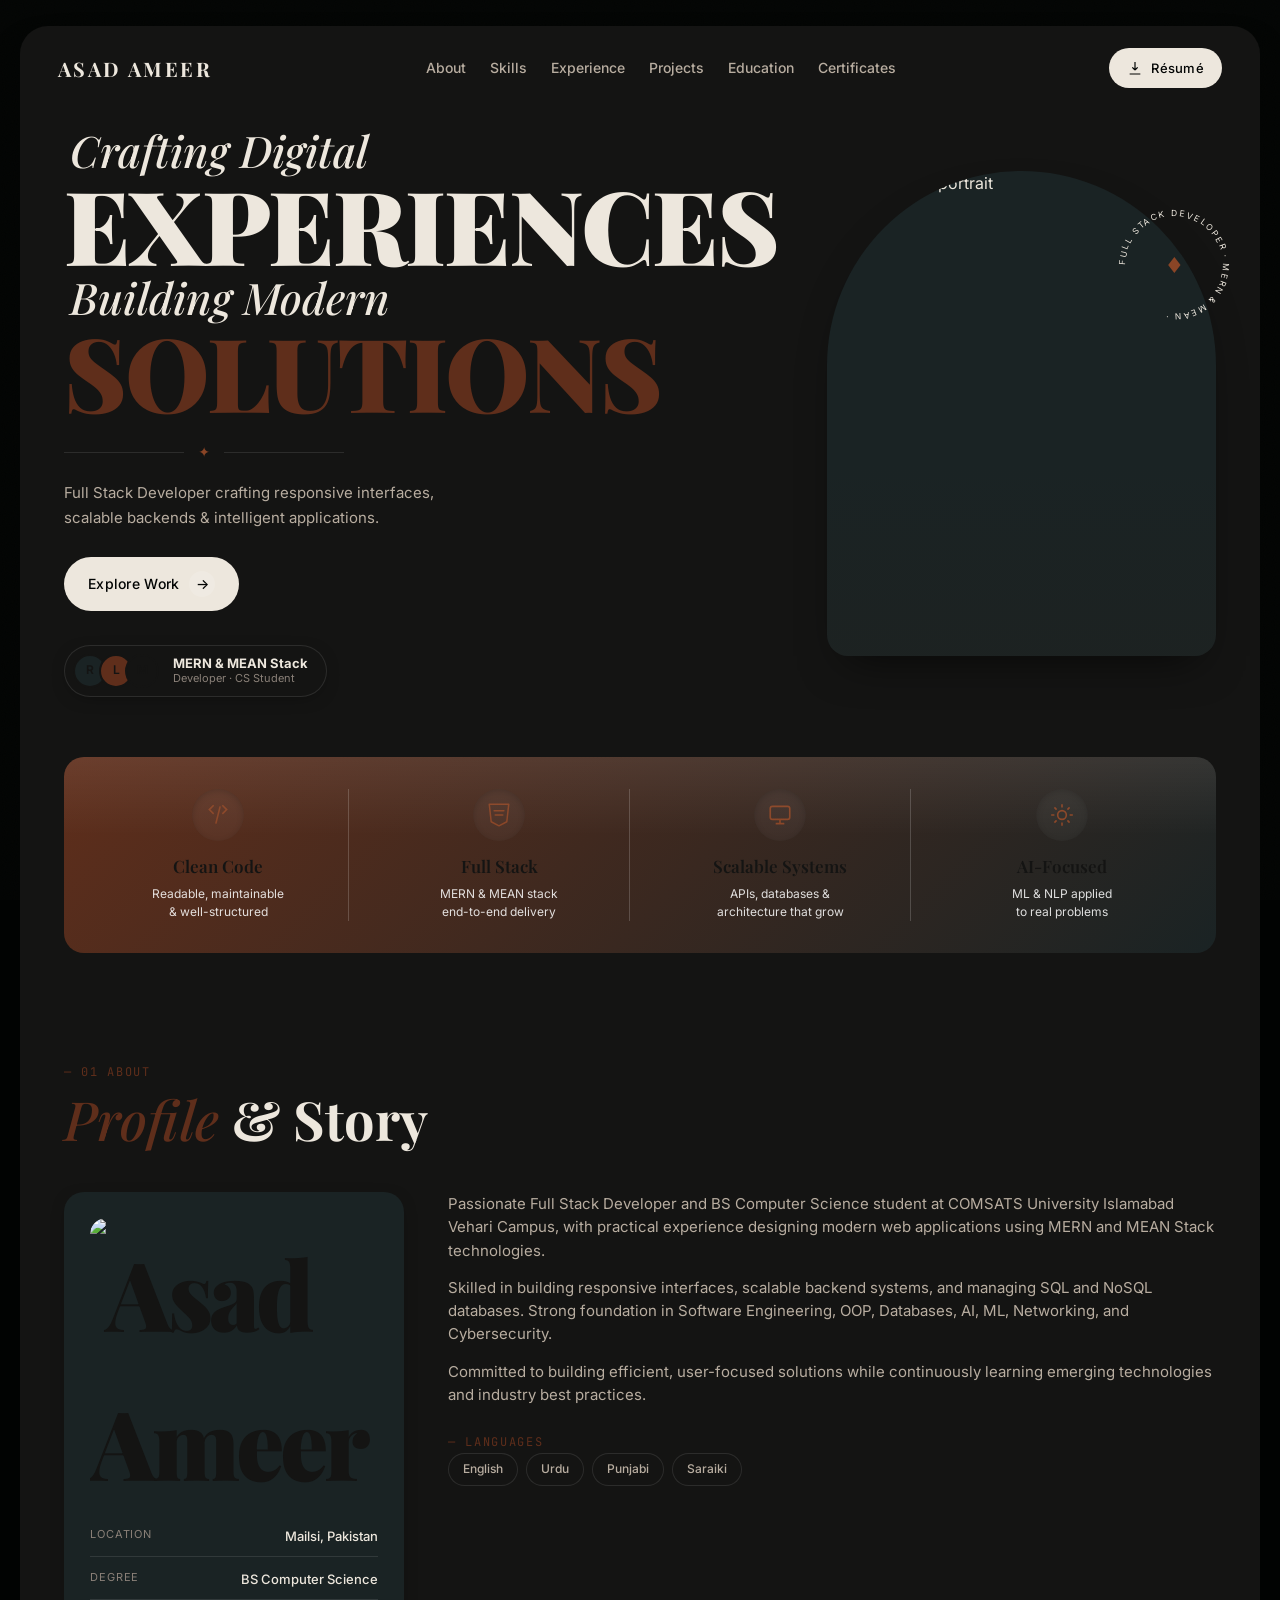
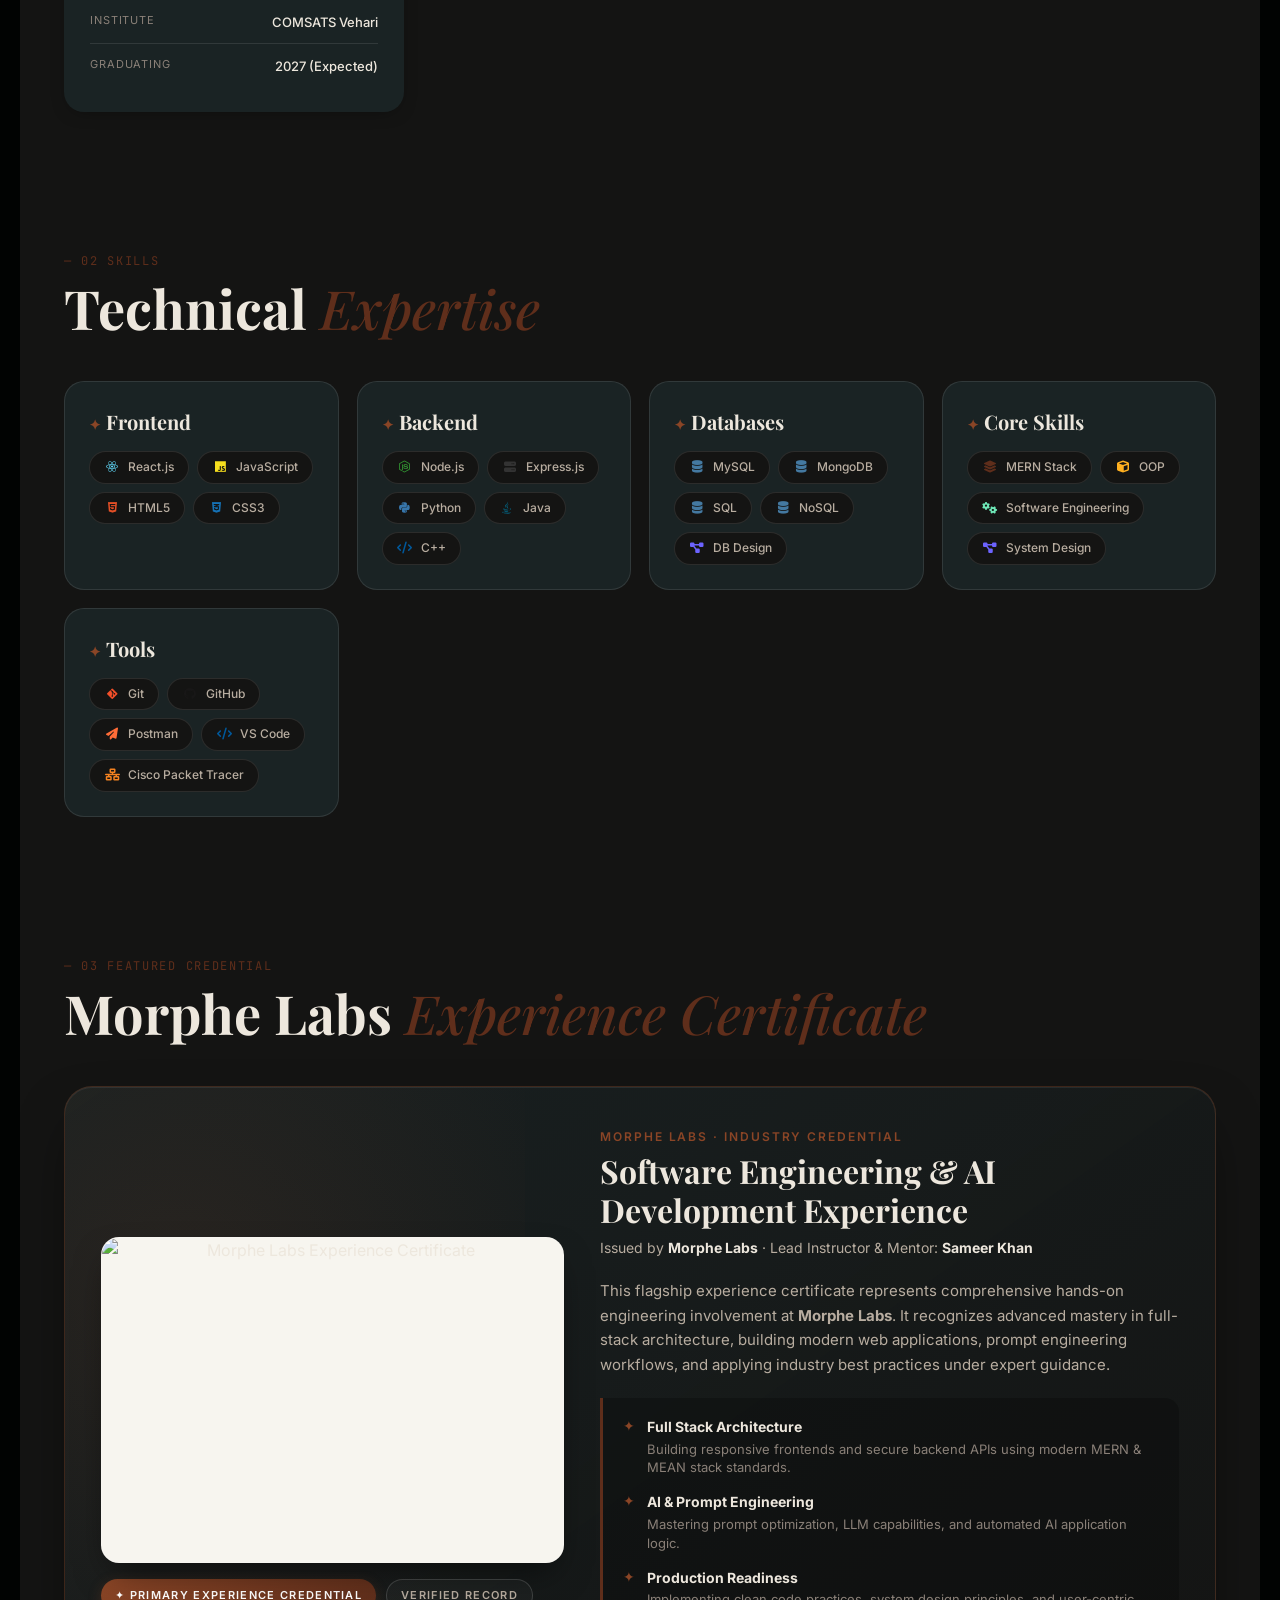
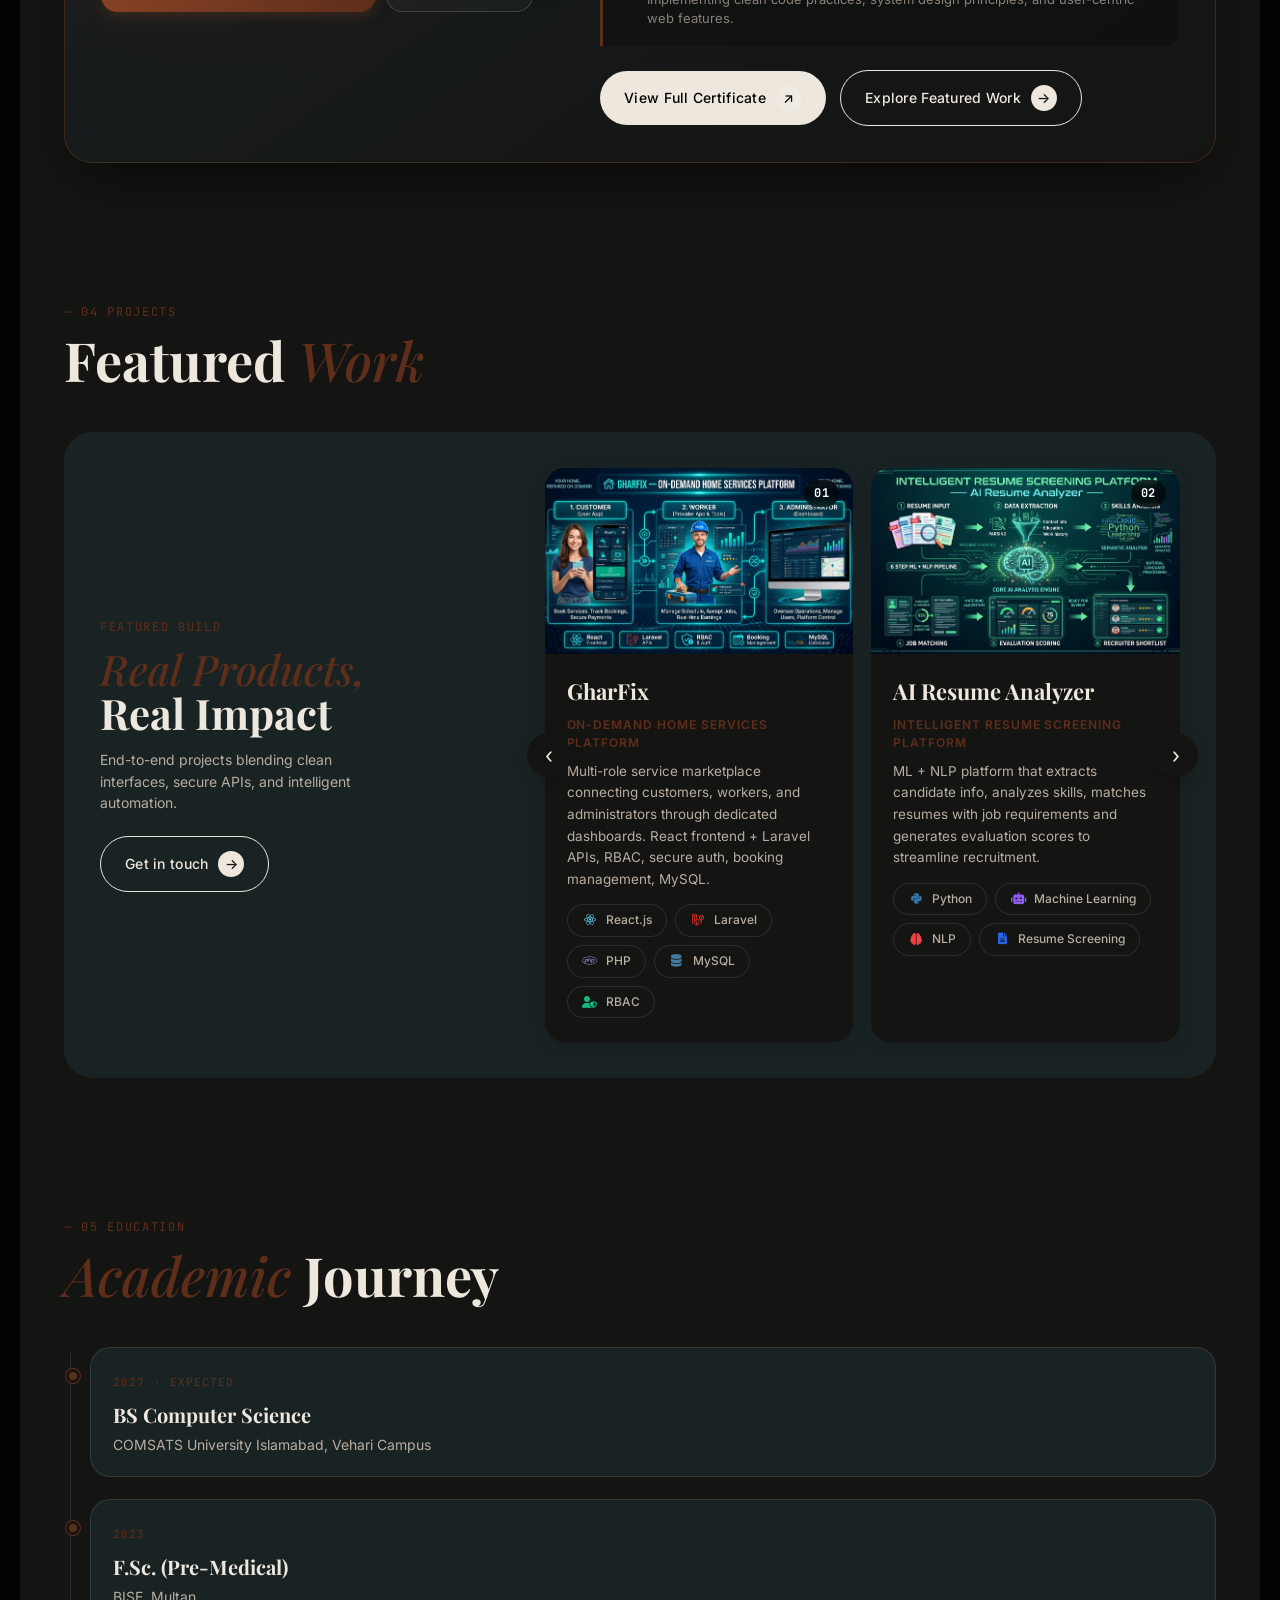
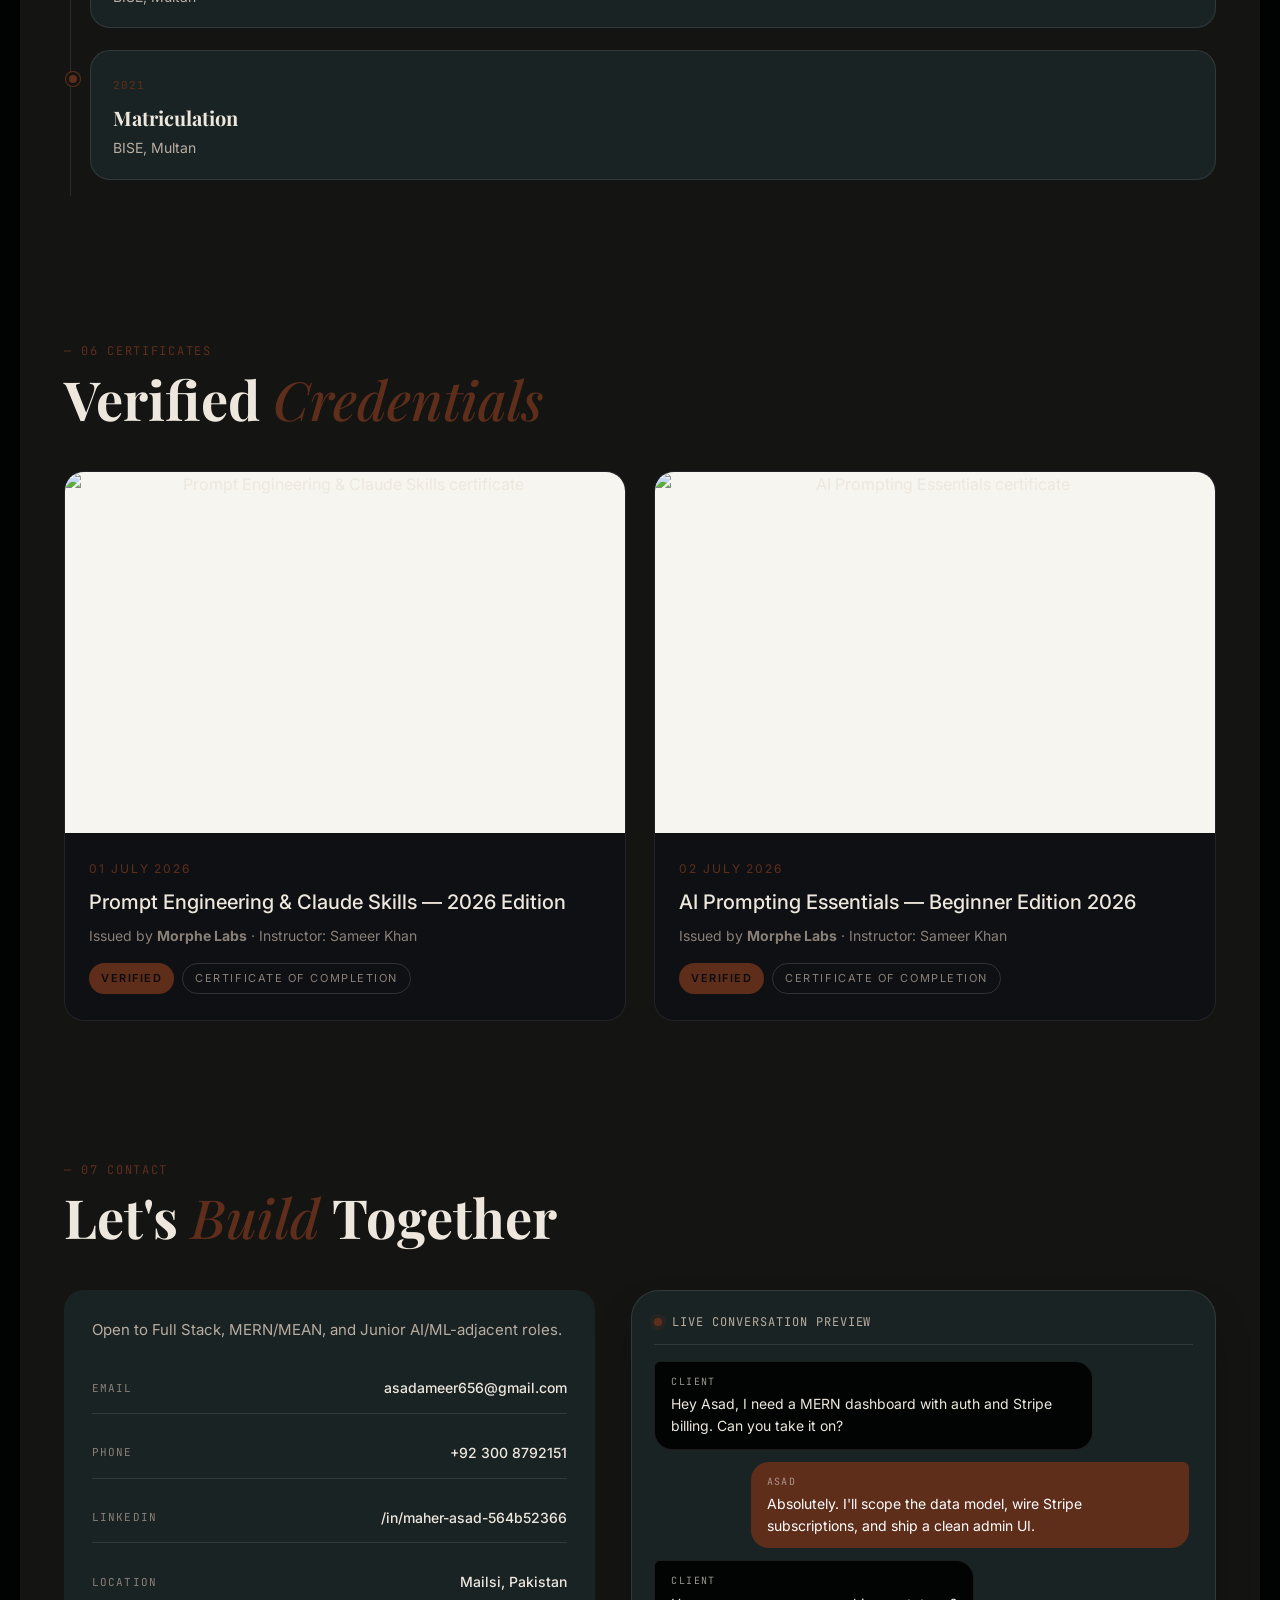
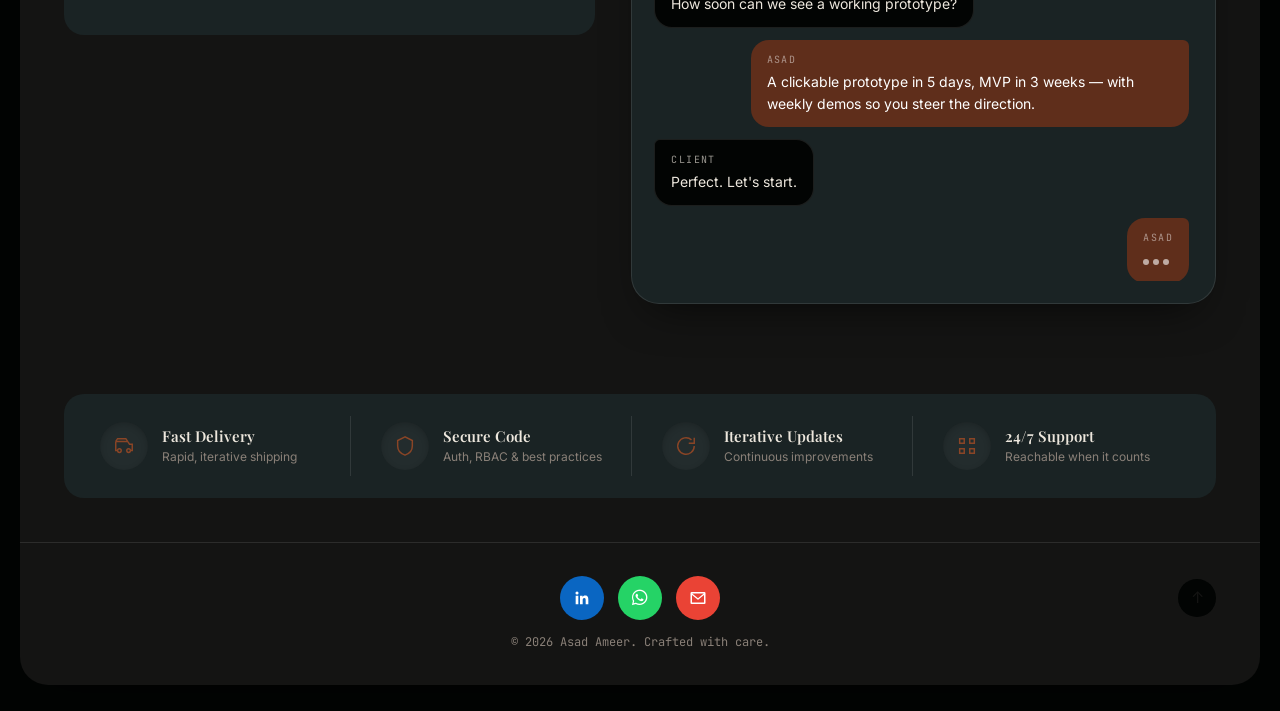
==== Portfolio/index.html @ 89e71bf2 "Updatedd" ====
<!DOCTYPE html>
<html lang="en">

<head>
  <meta charset="UTF-8">
  <meta name="viewport" content="width=device-width, initial-scale=1.0">
  <title>Asad Ameer — Full Stack Developer</title>
  <meta name="description"
    content="Asad Ameer — Full Stack Developer specializing in MERN & MEAN Stack development. BS Computer Science student at COMSATS University Islamabad, Vehari Campus.">
  <link rel="preconnect" href="https://fonts.googleapis.com">
  <link rel="preconnect" href="https://fonts.gstatic.com" crossorigin>
  <link
    href="https://fonts.googleapis.com/css2?family=Playfair+Display:ital,wght@0,500;0,700;0,900;1,400;1,500&family=Inter:wght@400;500;600&family=JetBrains+Mono:wght@400;500&display=swap"
    rel="stylesheet">
  <link rel="icon" href="assets/logo.png" type="image/png">
  <link rel="stylesheet" href="https://cdnjs.cloudflare.com/ajax/libs/font-awesome/6.4.0/css/all.min.css">
  <link rel="stylesheet" href="style.css">
</head>

<body>

  <div class="grain"></div>
  <div class="scroll-progress" id="scrollProgress"></div>

  <!-- OUTER FRAME (like reference) -->
  <div class="frame">

    <!-- NAV -->
    <nav class="nav" id="nav">
      <a href="#hero" class="nav__logo">ASAD AMEER</a>

      <ul class="nav__links" id="navLinks">
        <li><a href="#about" data-nav>About</a></li>
        <li><a href="#skills" data-nav>Skills</a></li>
        <li><a href="#experience" data-nav>Experience</a></li>
        <li><a href="#projects" data-nav>Projects</a></li>
        <li><a href="#education" data-nav>Education</a></li>
        <li><a href="#certificates" data-nav>Certificates</a></li>
      </ul>

      <div class="nav__right">
        <a href="resume/Asad_Ameer_Resume.pdf" download class="nav__cta">
          <svg viewBox="0 0 24 24" width="16" height="16" fill="none" stroke="currentColor" stroke-width="1.8">
            <path d="M12 3v12m0 0 4-4m-4 4-4-4M4 21h16" />
          </svg>
          <span>Résumé</span>
        </a>
      </div>

      <button class="nav__toggle" id="navToggle" aria-label="Toggle menu">
        <span></span><span></span><span></span>
      </button>
    </nav>

    <!-- HERO -->
    <header class="hero" id="hero">
      <div class="hero__copy">
        <h1 class="hero__title" data-reveal>
          <span class="line line--italic">Crafting Digital</span>
          <span class="line line--display">EXPERIENCES</span>
          <span class="line line--italic">Building Modern</span>
          <span class="line line--display line--accent">SOLUTIONS<span class="dot"></span></span>
        </h1>
        <div class="hero__divider">
          <span class="hero__divider-line"></span>
          <span class="hero__star">✦</span>
          <span class="hero__divider-line"></span>
        </div>
        <p class="hero__intro" data-reveal>
          Full Stack Developer crafting responsive interfaces,
          scalable backends &amp; intelligent applications.
        </p>

        <div class="hero__actions" data-reveal>
          <a href="#projects" class="btn btn--primary magnetic">
            <span>Explore Work</span>
            <span class="btn__arrow">→</span>
          </a>
        </div>

        <div class="hero__trust" data-reveal>
          <div class="hero__trust-avatars">
            <span class="avatar avatar--1">R</span>
            <span class="avatar avatar--2">L</span>
            <span class="avatar avatar--3">M</span>
          </div>
          <div class="hero__trust-text">
            <strong>MERN &amp; MEAN Stack</strong>
            <span>Developer · CS Student</span>
          </div>
        </div>
      </div>

      <div class="hero__visual" data-reveal>
        <div class="hero__arch">
          <img src="assets/hero.jpg" alt="Asad Ameer portrait">
        </div>
        <div class="hero__badge">
          <svg viewBox="0 0 200 200" width="130" height="130">
            <defs>
              <path id="circlePath" d="M100,100 m-75,0 a75,75 0 1,1 150,0 a75,75 0 1,1 -150,0" />
            </defs>
            <text font-family="Inter, sans-serif" font-size="13" letter-spacing="3" fill="currentColor">
              <textPath href="#circlePath">FULL STACK DEVELOPER · MERN &amp; MEAN · </textPath>
            </text>
          </svg>
          <span class="hero__badge-star">♦</span>
        </div>
      </div>
    </header>

    <!-- FEATURE STRIP -->
    <section class="features">
      <div class="feature">
        <div class="feature__icon">
          <svg viewBox="0 0 24 24" width="26" height="26" fill="none" stroke="currentColor" stroke-width="1.5">
            <path d="M8 3 4 7l4 4M16 3l4 4-4 4M14 4l-4 16" />
          </svg>
        </div>
        <h4>Clean Code</h4>
        <p>Readable, maintainable<br>&amp; well-structured</p>
      </div>
      <div class="feature">
        <div class="feature__icon">
          <svg viewBox="0 0 24 24" width="26" height="26" fill="none" stroke="currentColor" stroke-width="1.4"
            stroke-linejoin="round" aria-hidden="true">
            <path d="M3 2l1.8 16.2L12 22l7.2-3.8L21 2H3z" />
            <path d="M7.5 8h9" stroke-linecap="round" />
            <path d="M8.5 12h7" stroke-linecap="round" />
          </svg>
        </div>
        <h4>Full Stack</h4>
        <p>MERN &amp; MEAN stack<br>end-to-end delivery</p>
      </div>
      <div class="feature">
        <div class="feature__icon">
          <svg viewBox="0 0 24 24" width="26" height="26" fill="none" stroke="currentColor" stroke-width="1.5">
            <rect x="3" y="4" width="18" height="12" rx="2" />
            <path d="M8 20h8M12 16v4" />
          </svg>
        </div>
        <h4>Scalable Systems</h4>
        <p>APIs, databases &amp;<br>architecture that grow</p>
      </div>
      <div class="feature">
        <div class="feature__icon">
          <svg viewBox="0 0 24 24" width="26" height="26" fill="none" stroke="currentColor" stroke-width="1.5">
            <circle cx="12" cy="12" r="4" />
            <path d="M12 2v3M12 19v3M2 12h3M19 12h3M5 5l2 2M17 17l2 2M5 19l2-2M17 7l2-2" />
          </svg>
        </div>
        <h4>AI-Focused</h4>
        <p>ML &amp; NLP applied<br>to real problems</p>
      </div>
    </section>

    <main>

      <!-- ABOUT -->
      <section class="section" id="about">
        <div class="section__head" data-reveal>
          <p class="eyebrow">— 01 About</p>
          <h2 class="section__title"><em>Profile</em> &amp; Story</h2>
        </div>

        <div class="about__grid">
          <div class="about__mark" data-reveal>
            <div class="mark mark--photo">
              <img src="assets/hero.jpg" alt="Asad Ameer portrait">
            </div>
            <ul class="about__facts">
              <li><span>Location</span><strong>Mailsi, Pakistan</strong></li>
              <li><span>Degree</span><strong>BS Computer Science</strong></li>
              <li><span>Institute</span><strong>COMSATS Vehari</strong></li>
              <li><span>Graduating</span><strong>2027 (Expected)</strong></li>
            </ul>
          </div>

          <div class="about__copy" data-reveal>
            <p>
              Passionate Full Stack Developer and BS Computer Science student at
              COMSATS University Islamabad Vehari Campus, with practical experience
              designing modern web applications using MERN and MEAN Stack technologies.
            </p>
            <p>
              Skilled in building responsive interfaces, scalable backend systems,
              and managing SQL and NoSQL databases. Strong foundation in Software
              Engineering, OOP, Databases, AI, ML, Networking, and Cybersecurity.
            </p>
            <p>
              Committed to building efficient, user-focused solutions while
              continuously learning emerging technologies and industry best practices.
            </p>
            <div class="about__langs">
              <span class="eyebrow">— Languages</span>
              <div class="chips">
                <span class="chip">English</span>
                <span class="chip">Urdu</span>
                <span class="chip">Punjabi</span>
                <span class="chip">Saraiki</span>
              </div>
            </div>
          </div>
        </div>
      </section>

      <!-- SKILLS -->
      <section class="section" id="skills">
        <div class="section__head" data-reveal>
          <p class="eyebrow">— 02 Skills</p>
          <h2 class="section__title">Technical <em>Expertise</em></h2>
        </div>

        <div class="skills__grid">
          <div class="skill-card" data-reveal>
            <h3>Frontend</h3>
            <div class="chips">
              <span class="chip"><i class="fab fa-react"></i>React.js</span>
              <span class="chip"><i class="fab fa-js"></i>JavaScript</span>
              <span class="chip"><i class="fab fa-html5"></i>HTML5</span>
              <span class="chip"><i class="fab fa-css3-alt"></i>CSS3</span>
            </div>
          </div>
          <div class="skill-card" data-reveal>
            <h3>Backend</h3>
            <div class="chips">
              <span class="chip"><i class="fab fa-node-js"></i>Node.js</span>
              <span class="chip"><i class="fas fa-server"></i>Express.js</span>
              <span class="chip"><i class="fab fa-python"></i>Python</span>
              <span class="chip"><i class="fab fa-java"></i>Java</span>
              <span class="chip"><i class="fas fa-code"> </i>C++</span>
            </div>
          </div>
          <div class="skill-card" data-reveal>
            <h3>Databases</h3>
            <div class="chips">
              <span class="chip"><i class="fas fa-database"></i>MySQL</span>
              <span class="chip"><i class="fas fa-database"></i>MongoDB</span>
              <span class="chip"><i class="fas fa-database"></i>SQL</span>
              <span class="chip"><i class="fas fa-database"></i>NoSQL</span>
              <span class="chip"><i class="fas fa-project-diagram"></i>DB Design</span>
            </div>
          </div>
          <div class="skill-card" data-reveal>
            <h3>Core Skills</h3>
            <div class="chips">
              <span class="chip"><i class="fas fa-layer-group"></i>MERN Stack</span>
              <span class="chip"><i class="fas fa-cube"></i>OOP</span>
              <span class="chip"><i class="fas fa-cogs"></i>Software Engineering</span>
              <span class="chip"><i class="fas fa-project-diagram"></i>System Design</span>
            </div>
          </div>
          <div class="skill-card" data-reveal>
            <h3>Tools</h3>
            <div class="chips">
              <span class="chip"><i class="fab fa-git-alt"></i>Git</span>
              <span class="chip"><i class="fab fa-github"></i>GitHub</span>
              <span class="chip"><i class="fas fa-paper-plane"></i>Postman</span>
              <span class="chip"><i class="fas fa-code"></i>VS Code</span>
              <span class="chip"><i class="fas fa-network-wired"></i>Cisco Packet Tracer</span>
            </div>
          </div>
        </div>
      </section>

      <!-- MORPHE LABS EXPERIENCE CERTIFICATE (FEATURED MAIN SECTION) -->
      <section class="section section--exp-cert" id="experience">
        <div class="section__head" data-reveal>
          <p class="eyebrow">— 03 Featured Credential</p>
          <h2 class="section__title">Morphe Labs <em>Experience Certificate</em></h2>
        </div>

        <div class="exp-cert-card" data-reveal>
          <div class="exp-cert-card__glow"></div>
          <div class="exp-cert-card__grid">
            <div class="exp-cert-card__media-wrap">
              <button class="exp-cert-card__media" type="button" data-cert-src="assets/morphe-experience-cert.png"
                data-cert-title="Morphe Labs — Experience Certificate of Completion"
                aria-label="View Morphe Labs Experience Certificate">
                <img src="assets/morphe-experience-cert.png" alt="Morphe Labs Experience Certificate" loading="lazy" />
                <div class="exp-cert-card__overlay">
                  <span class="exp-cert-card__zoom-btn">
                    <svg viewBox="0 0 24 24" width="20" height="20" fill="none" stroke="currentColor" stroke-width="2">
                      <circle cx="11" cy="11" r="8" />
                      <path d="m21 21-4.35-4.35" />
                      <path d="M11 8v6M8 11h6" />
                    </svg>
                    Inspect Certificate
                  </span>
                </div>
              </button>
              <div class="exp-cert-card__badge-bar">
                <span class="exp-badge exp-badge--gold">✦ Primary Experience Credential</span>
                <span class="exp-badge exp-badge--outline">Verified Record</span>
              </div>
            </div>

            <div class="exp-cert-card__content">
              <div class="exp-cert-card__header">
                <span class="exp-cert-card__org">Morphe Labs · Industry Credential</span>
                <h3 class="exp-cert-card__title">Software Engineering &amp; AI Development Experience</h3>
                <p class="exp-cert-card__meta">Issued by <strong>Morphe Labs</strong> · Lead Instructor &amp; Mentor:
                  <strong>Sameer Khan</strong>
                </p>
              </div>

              <p class="exp-cert-card__desc">
                This flagship experience certificate represents comprehensive hands-on engineering involvement at
                <strong>Morphe Labs</strong>. It recognizes advanced mastery in full-stack architecture, building modern
                web applications, prompt engineering workflows, and applying industry best practices under expert
                guidance.
              </p>

              <div class="exp-cert-card__highlights">
                <div class="exp-highlight">
                  <div class="exp-highlight__icon">✦</div>
                  <div>
                    <strong>Full Stack Architecture</strong>
                    <p>Building responsive frontends and secure backend APIs using modern MERN &amp; MEAN stack
                      standards.</p>
                  </div>
                </div>
                <div class="exp-highlight">
                  <div class="exp-highlight__icon">✦</div>
                  <div>
                    <strong>AI &amp; Prompt Engineering</strong>
                    <p>Mastering prompt optimization, LLM capabilities, and automated AI application logic.</p>
                  </div>
                </div>
                <div class="exp-highlight">
                  <div class="exp-highlight__icon">✦</div>
                  <div>
                    <strong>Production Readiness</strong>
                    <p>Implementing clean code practices, system design principles, and user-centric web features.</p>
                  </div>
                </div>
              </div>

              <div class="exp-cert-card__actions">
                <button class="btn btn--primary magnetic" type="button"
                  data-cert-src="assets/morphe-experience-cert.png"
                  data-cert-title="Morphe Labs — Experience Certificate">
                  <span>View Full Certificate</span>
                  <span class="btn__arrow">↗</span>
                </button>
                <a href="#projects" class="btn btn--ghost magnetic">
                  <span>Explore Featured Work</span>
                  <span class="btn__arrow">→</span>
                </a>
              </div>
            </div>
          </div>
        </div>
      </section>

      <!-- FEATURED PROJECTS (card layout like reference) -->
      <section class="section" id="projects">
        <div class="section__head" data-reveal>
          <p class="eyebrow">— 04 Projects</p>
          <h2 class="section__title">Featured <em>Work</em></h2>
        </div>

        <div class="featured">
          <div class="featured__copy" data-reveal>
            <p class="eyebrow">Featured Build</p>
            <h3 class="featured__title"><em>Real Products,</em><br>Real Impact</h3>
            <p class="featured__desc">
              End-to-end projects blending clean interfaces, secure APIs,
              and intelligent automation.
            </p>
            <a href="#contact" class="btn btn--ghost magnetic">
              <span>Get in touch</span>
              <span class="btn__arrow">→</span>
            </a>
          </div>

          <div class="featured__carousel">
            <button class="featured__nav featured__nav--prev" aria-label="Previous">‹</button>
            <button class="featured__nav featured__nav--next" aria-label="Next">›</button>

            <div class="featured__slides">
              <article class="project-card" data-reveal>
                <div class="project-card__thumb">
                  <img src="assets/gharfix-thumb.jpg" alt="GharFix — On-Demand Home Services Platform" loading="lazy" />
                  <span class="project-card__index">01</span>
                </div>
                <div class="project-card__body">
                  <h4>GharFix</h4>
                  <p class="project-card__tag">On-Demand Home Services Platform</p>
                  <p class="project-card__desc">
                    Multi-role service marketplace connecting customers, workers, and
                    administrators through dedicated dashboards. React frontend + Laravel
                    APIs, RBAC, secure auth, booking management, MySQL.
                  </p>
                  <div class="chips">
                    <span class="chip"><i class="fab fa-react"></i>React.js</span>
                    <span class="chip"><i class="fab fa-laravel"></i>Laravel</span>
                    <span class="chip"><i class="fab fa-php"></i>PHP</span>
                    <span class="chip"><i class="fas fa-database"></i>MySQL</span>
                    <span class="chip"><i class="fas fa-user-shield"></i>RBAC</span>
                  </div>
                </div>
              </article>

              <article class="project-card" data-reveal>
                <div class="project-card__thumb">
                  <img src="assets/resume-analyzer-thumb.jpg" alt="AI Resume Analyzer — Intelligent Resume Screening Platform" loading="lazy" />
                  <span class="project-card__index">02</span>
                </div>
                <div class="project-card__body">
                  <h4>AI Resume Analyzer</h4>
                  <p class="project-card__tag">Intelligent Resume Screening Platform</p>
                  <p class="project-card__desc">
                    ML + NLP platform that extracts candidate info, analyzes skills,
                    matches resumes with job requirements and generates evaluation
                    scores to streamline recruitment.
                  </p>
                  <div class="chips">
                    <span class="chip"><i class="fab fa-python"></i>Python</span>
                    <span class="chip"><i class="fas fa-robot"></i>Machine Learning</span>
                    <span class="chip"><i class="fas fa-brain"></i>NLP</span>
                    <span class="chip"><i class="fas fa-file-alt"></i>Resume Screening</span>
                  </div>
                </div>
              </article>
            </div>
          </div>
        </div>
      </section>

      <!-- EDUCATION -->
      <section class="section" id="education">
        <div class="section__head" data-reveal>
          <p class="eyebrow">— 05 Education</p>
          <h2 class="section__title"><em>Academic</em> Journey</h2>
        </div>

        <div class="timeline">
          <div class="timeline__item" data-reveal>
            <div class="timeline__dot"></div>
            <div class="timeline__card">
              <span class="timeline__year">2027 · Expected</span>
              <h3>BS Computer Science</h3>
              <p>COMSATS University Islamabad, Vehari Campus</p>
            </div>
          </div>
          <div class="timeline__item" data-reveal>
            <div class="timeline__dot"></div>
            <div class="timeline__card">
              <span class="timeline__year">2023</span>
              <h3>F.Sc. (Pre-Medical)</h3>
              <p>BISE, Multan</p>
            </div>
          </div>
          <div class="timeline__item" data-reveal>
            <div class="timeline__dot"></div>
            <div class="timeline__card">
              <span class="timeline__year">2021</span>
              <h3>Matriculation</h3>
              <p>BISE, Multan</p>
            </div>
          </div>
        </div>
      </section>

      <!-- CERTIFICATES -->
      <section class="section" id="certificates">
        <div class="section__head" data-reveal>
          <p class="eyebrow">— 06 Certificates</p>
          <h2 class="section__title">Verified <em>Credentials</em></h2>
        </div>

        <div class="certs">
          <article class="cert-card" data-reveal>
            <button class="cert-card__media" type="button" data-cert-src="assets/cert-prompt-engineering.png"
              data-cert-title="Prompt Engineering &amp; Claude Skills — 2026 Edition"
              aria-label="View certificate: Prompt Engineering & Claude Skills">
              <img src="assets/cert-prompt-engineering.png" alt="Prompt Engineering & Claude Skills certificate"
                loading="lazy" />
              <span class="cert-card__zoom" aria-hidden="true">View</span>
            </button>
            <div class="cert-card__body">
              <span class="cert-card__year">01 July 2026</span>
              <h3>Prompt Engineering &amp; Claude Skills — 2026 Edition</h3>
              <p>Issued by <strong>Morphe Labs</strong> · Instructor: Sameer Khan</p>
              <div class="cert-card__meta">
                <span class="cert-badge">Verified</span>
                <span class="cert-badge cert-badge--ghost">Certificate of Completion</span>
              </div>
            </div>
          </article>

          <article class="cert-card" data-reveal>
            <button class="cert-card__media" type="button" data-cert-src="assets/cert-ai-prompting.png"
              data-cert-title="AI Prompting Essentials — Beginner Edition 2026"
              aria-label="View certificate: AI Prompting Essentials">
              <img src="assets/cert-ai-prompting.png" alt="AI Prompting Essentials certificate" loading="lazy" />
              <span class="cert-card__zoom" aria-hidden="true">View</span>
            </button>
            <div class="cert-card__body">
              <span class="cert-card__year">02 July 2026</span>
              <h3>AI Prompting Essentials — Beginner Edition 2026</h3>
              <p>Issued by <strong>Morphe Labs</strong> · Instructor: Sameer Khan</p>
              <div class="cert-card__meta">
                <span class="cert-badge">Verified</span>
                <span class="cert-badge cert-badge--ghost">Certificate of Completion</span>
              </div>
            </div>
          </article>
        </div>
      </section>

      <!-- CERTIFICATE LIGHTBOX -->
      <div class="cert-lightbox" id="certLightbox" role="dialog" aria-modal="true" aria-hidden="true"
        aria-labelledby="certLightboxTitle">
        <button class="cert-lightbox__close" type="button" aria-label="Close">&times;</button>
        <figure class="cert-lightbox__inner">
          <img id="certLightboxImg" src="" alt="" />
          <figcaption id="certLightboxTitle"></figcaption>
        </figure>
      </div>

      <!-- CONTACT -->
      <section class="section" id="contact">

        <div class="section__head" data-reveal>
          <p class="eyebrow">— 07 Contact</p>
          <h2 class="section__title">Let's <em>Build</em> Together</h2>
        </div>

        <div class="contact__grid">
          <div class="contact__info" data-reveal>
            <p class="contact__lead">
              Open to Full Stack, MERN/MEAN, and Junior AI/ML-adjacent roles.
            </p>
            <a class="contact__row" href="mailto:asadameer656@gmail.com">
              <span class="contact__label">Email</span>
              <span class="contact__value">asadameer656@gmail.com</span>
            </a>
            <a class="contact__row" href="tel:+923008792151">
              <span class="contact__label">Phone</span>
              <span class="contact__value">+92 300 8792151</span>
            </a>
            <a class="contact__row" href="https://linkedin.com/in/maher-asad-564b52366" target="_blank" rel="noopener">
              <span class="contact__label">LinkedIn</span>
              <span class="contact__value">/in/maher-asad-564b52366</span>
            </a>
            <div class="contact__row contact__row--static">
              <span class="contact__label">Location</span>
              <span class="contact__value">Mailsi, Pakistan</span>
            </div>
          </div>

          <div class="chat-sim" data-reveal aria-label="Sample client conversation">
            <div class="chat-sim__header">
              <span class="chat-sim__dot"></span>
              <span class="chat-sim__title">Live conversation preview</span>
            </div>
            <div class="chat-sim__thread">
              <div class="chat-msg chat-msg--client">
                <span class="chat-msg__who">Client</span>
                <p>Hey Asad, I need a MERN dashboard with auth and Stripe billing. Can you take it on?</p>
              </div>
              <div class="chat-msg chat-msg--asad">
                <span class="chat-msg__who">Asad</span>
                <p>Absolutely. I'll scope the data model, wire Stripe subscriptions, and ship a clean admin UI.</p>
              </div>
              <div class="chat-msg chat-msg--client">
                <span class="chat-msg__who">Client</span>
                <p>How soon can we see a working prototype?</p>
              </div>
              <div class="chat-msg chat-msg--asad">
                <span class="chat-msg__who">Asad</span>
                <p>A clickable prototype in 5 days, MVP in 3 weeks — with weekly demos so you steer the direction.</p>
              </div>
              <div class="chat-msg chat-msg--client">
                <span class="chat-msg__who">Client</span>
                <p>Perfect. Let's start.</p>
              </div>
              <div class="chat-msg chat-msg--asad chat-msg--typing">
                <span class="chat-msg__who">Asad</span>
                <p><span class="dot"></span><span class="dot"></span><span class="dot"></span></p>
              </div>
            </div>
          </div>
        </div>
      </section>

    </main>

    <!-- BOTTOM SERVICES STRIP (mirrors reference) -->
    <section class="services">
      <div class="service">
        <div class="service__icon">
          <svg viewBox="0 0 24 24" width="22" height="22" fill="none" stroke="currentColor" stroke-width="1.6">
            <path d="M3 7h13l2 3h3v7h-2M3 7v10h2M3 7l2-3h9l2 3" />
            <circle cx="7" cy="17" r="2" />
            <circle cx="17" cy="17" r="2" />
          </svg>
        </div>
        <div>
          <strong>Fast Delivery</strong>
          <span>Rapid, iterative shipping</span>
        </div>
      </div>
      <div class="service">
        <div class="service__icon">
          <svg viewBox="0 0 24 24" width="22" height="22" fill="none" stroke="currentColor" stroke-width="1.6">
            <path d="M12 2 4 6v6c0 5 3.5 8.5 8 10 4.5-1.5 8-5 8-10V6l-8-4z" />
          </svg>
        </div>
        <div>
          <strong>Secure Code</strong>
          <span>Auth, RBAC &amp; best practices</span>
        </div>
      </div>
      <div class="service">
        <div class="service__icon">
          <svg viewBox="0 0 24 24" width="22" height="22" fill="none" stroke="currentColor" stroke-width="1.6">
            <path d="M21 12a9 9 0 1 1-3-6.7M21 3v6h-6" />
          </svg>
        </div>
        <div>
          <strong>Iterative Updates</strong>
          <span>Continuous improvements</span>
        </div>
      </div>
      <div class="service">
        <div class="service__icon">
          <svg viewBox="0 0 24 24" width="22" height="22" fill="none" stroke="currentColor" stroke-width="1.6">
            <path d="M4 4h5v5H4zM15 4h5v5h-5zM4 15h5v5H4zM15 15h5v5h-5z" />
          </svg>
        </div>
        <div>
          <strong>24/7 Support</strong>
          <span>Reachable when it counts</span>
        </div>
      </div>
    </section>

    <footer class="footer">
      <div class="footer__inner">
        <a href="#hero" class="nav__logo"><span> </span></a>
        <div class="footer__social">
          <a href="https://linkedin.com/in/maher-asad-564b52366" target="_blank" rel="noopener" aria-label="LinkedIn"
            class="social social--linkedin">
            <svg viewBox="0 0 24 24" width="18" height="18" fill="currentColor">
              <path
                d="M20.45 20.45h-3.55v-5.57c0-1.33-.02-3.03-1.85-3.03-1.86 0-2.15 1.45-2.15 2.94v5.66H9.35V9h3.41v1.56h.05c.48-.9 1.64-1.85 3.37-1.85 3.6 0 4.27 2.37 4.27 5.46v6.28zM5.34 7.43a2.06 2.06 0 1 1 0-4.12 2.06 2.06 0 0 1 0 4.12zM7.12 20.45H3.56V9h3.56v11.45z" />
            </svg>
          </a>
          <a href="https://wa.me/923008792151" target="_blank" rel="noopener" aria-label="WhatsApp"
            class="social social--whatsapp">
            <i class="fab fa-whatsapp" aria-hidden="true"></i>
          </a>
          <a href="mailto:asadameer656@gmail.com" aria-label="Email" class="social social--email">
            <svg viewBox="0 0 24 24" width="18" height="18" fill="currentColor">
              <path
                d="M2 5.5A1.5 1.5 0 0 1 3.5 4h17A1.5 1.5 0 0 1 22 5.5v13a1.5 1.5 0 0 1-1.5 1.5h-17A1.5 1.5 0 0 1 2 18.5v-13zm2.2.5 7.8 6.2L19.8 6H4.2zM20 8.1l-7.4 5.9a1 1 0 0 1-1.2 0L4 8.1V18h16V8.1z" />
            </svg>
          </a>
        </div>
        <button class="to-top" id="toTop" aria-label="Back to top">↑</button>
      </div>
      <p class="footer__copy">© <span id="year"></span> Asad Ameer. Crafted with care.</p>
    </footer>

  </div>

  <script src="Script.js"></script>
</body>

</html>
---- Portfolio/style.css ----
/* ===========================================================
   Asad Ameer — Portfolio (Nexora-inspired warm editorial)
   =========================================================== */

*,*::before,*::after{box-sizing:border-box;margin:0;padding:0}
html,body{overflow-x:hidden}
html{scroll-behavior:smooth;-webkit-text-size-adjust:100%}

:root{
  /* Palette (warm cream / beige / cocoa) */
  --page:#020403;         /* outer sandy tone */
  --frame:#141413;        /* inner cream card */
  --frame-2:#1A2324;      /* alt cream */
  --ink:#ede7dd;          /* deep cocoa text */
  --ink-soft:#b8ada0;
  --muted:#8a8078;
  --line:rgba(255,255,255,0.10);
  --band:#5F2E1B;         /* tan feature band */
  --band-2:#1A2324;
  --accent:#5F2E1B;       /* warm bronze */
  --accent-2:#8a4526;     /* copper highlight */
  --dark:#020403;         /* button/pill */
  --white:#ffffff;
  --shadow-sm:0 4px 18px -8px rgba(0,0,0,.55);
  --shadow-md:0 20px 45px -20px rgba(0,0,0,.7);
  --radius:20px;
  --radius-lg:28px;
  --f-display:'Playfair Display', serif;
  --f-body:'Inter', system-ui, sans-serif;
  --f-mono:'JetBrains Mono', monospace;
}

body{
  font-family:var(--f-body);
  color:var(--ink);
  background:var(--page);
  line-height:1.55;
  -webkit-font-smoothing:antialiased;
  overflow-x:hidden;
}

img{max-width:100%;display:block}
a{color:inherit;text-decoration:none}
button{font:inherit;cursor:pointer;border:0;background:none;color:inherit}

/* ---- global grain + scroll bar ---- */
.grain{
  position:fixed;inset:0;pointer-events:none;z-index:1;opacity:.12;mix-blend-mode:screen;
  background-image:url("data:image/svg+xml;utf8,<svg xmlns='http://www.w3.org/2000/svg' width='240' height='240'><filter id='n'><feTurbulence type='fractalNoise' baseFrequency='0.9' numOctaves='2' stitchTiles='stitch'/><feColorMatrix values='0 0 0 0 0.35 0 0 0 0 0.25 0 0 0 0 0.15 0 0 0 0.18 0'/></filter><rect width='100%25' height='100%25' filter='url(%23n)'/></svg>");
}
.scroll-progress{
  position:fixed;top:0;left:0;height:3px;width:0;
  background:linear-gradient(90deg,var(--accent),var(--accent-2));
  z-index:100;transition:width .1s linear;
}

/* ==================== FRAME ==================== */
.frame{
  position:relative;
  width:min(100%,1240px);
  max-width:1240px;
  margin:26px auto;
  background:var(--frame);
  border-radius:var(--radius-lg);
  box-shadow:var(--shadow-md);
  overflow:hidden;
  z-index:2;
}

/* ==================== NAV ==================== */
.nav{
  position:relative;
  display:flex;
  align-items:center;
  justify-content:space-between;
  padding:22px 38px;
  gap:24px;
}
.nav__logo{
  display:inline-flex;
  align-items:center;
  gap:10px;
  font-family:var(--f-display);
  font-weight:700;
  font-size:20px;
  letter-spacing:.12em;
  color:var(--ink);
  white-space:nowrap;
}
.nav__logo-mark{
  display:inline-grid;
  place-items:center;
  width:32px;
  height:32px;
  border-radius:8px;
  background:linear-gradient(135deg, var(--accent-2,#8a4526), var(--accent,#5F2E1B));
  color:#fff;
  font-family:var(--f-body);
  font-size:11px;
  font-weight:700;
  letter-spacing:0;
  box-shadow:0 4px 12px rgba(138,69,38,0.35);
  transition:transform .3s;
}
.nav__logo:hover .nav__logo-mark{ transform:scale(1.08) rotate(-4deg); }
.nav__logo-name span{color:var(--accent-2)}
.nav__links{
  list-style:none;display:flex;gap:24px;
  font-size:14px;font-weight:500;color:var(--ink-soft);
}
.nav__links a{position:relative;padding:6px 0;transition:color .25s}
.nav__links a:hover{color:var(--accent)}
.nav__links a::after{
  content:"";position:absolute;left:0;bottom:0;height:1px;width:0;background:var(--accent);
  transition:width .3s ease;
}
.nav__links a:hover::after{width:100%}

.nav__right{justify-self:end;display:flex;align-items:center;gap:14px}
.nav__icon{
  width:38px;height:38px;border-radius:50%;
  display:grid;place-items:center;
  background:var(--frame-2);color:var(--ink);
  transition:transform .25s, background .25s;
}
.nav__icon:hover{background:var(--dark);color:var(--frame);transform:scale(1.05)}
.nav__cta{
  display:inline-flex;align-items:center;gap:8px;
  padding:10px 18px;border-radius:999px;
  background:var(--ink);color:var(--dark);
  font-size:13px;font-weight:500;letter-spacing:.02em;
  transition:transform .25s, background .25s, color .25s;
}
.nav__cta:hover{background:var(--accent);color:var(--frame);transform:translateY(-2px)}

.nav__toggle{display:none;flex-direction:column;gap:4px;width:30px}
.nav__toggle span{height:2px;background:var(--ink);border-radius:2px;transition:.3s}

/* ==================== HERO ==================== */
.hero{
  position:relative;
  display:grid;
  grid-template-columns:1.05fr 1fr;
  gap:40px;
  padding:20px 44px 60px;
  align-items:center;
}
.hero__copy{padding-right:10px;position:relative;z-index:2}
.hero__title{
  font-family:var(--f-display);
  color:var(--ink);
  line-height:.95;
  display:flex;flex-direction:column;gap:4px;
}
.hero__title .line{display:block}
.hero__title .line--italic{
  font-style:italic;font-weight:500;font-size:clamp(28px,3.4vw,44px);
  color:var(--ink);
  padding-left:6px;
}
.hero__title .line--display{
  font-weight:900;font-size:clamp(56px,8vw,104px);
  letter-spacing:-.02em;
  color:var(--ink);
}
.hero__title .line--accent{color:var(--accent)}
.hero__title .dot{color:var(--accent-2)}

.hero__divider{display:flex;align-items:center;gap:14px;margin:22px 0 18px;max-width:280px}
.hero__divider-line{flex:1;height:1px;background:var(--line)}
.hero__star{color:var(--accent-2);font-size:14px}

.hero__intro{
  color:var(--ink-soft);font-size:15px;max-width:380px;line-height:1.65;
}
.hero__actions{margin-top:26px;display:flex;gap:12px;flex-wrap:wrap}

.hero__trust{
  margin-top:34px;display:inline-flex;align-items:center;gap:14px;
  background:var(--frame);border:1px solid var(--line);
  padding:8px 18px 8px 8px;border-radius:999px;box-shadow:var(--shadow-sm);
}
.hero__trust-avatars{display:flex}
.avatar{
  width:34px;height:34px;border-radius:50%;
  display:grid;place-items:center;
  font-size:12px;font-weight:600;color:var(--frame);
  border:2px solid var(--frame);margin-left:-8px;
}
.avatar:first-child{margin-left:0}
.avatar--1{background:#1A2324}
.avatar--2{background:#5F2E1B}
.avatar--3{background:#141413}
.hero__trust-text{display:flex;flex-direction:column;line-height:1.2}
.hero__trust-text strong{font-size:13px;color:var(--ink)}
.hero__trust-text span{font-size:11px;color:var(--muted)}

/* Hero visual — arch image */
.hero__visual{position:relative;display:flex;justify-content:center;align-items:center}
.hero__arch{
  width:100%;max-width:440px;aspect-ratio:4/5;
  border-radius:220px 220px 24px 24px;
  overflow:hidden;
  background:var(--frame-2);
  box-shadow:var(--shadow-md);
  position:relative;
}
.hero__arch::before{
  content:"";position:absolute;inset:0;
  background:linear-gradient(180deg,transparent 60%,rgba(43,29,19,.15));
  z-index:1;
}
.hero__arch img{width:100%;height:100%;object-fit:cover}

.hero__badge{
  position:absolute;top:6%;right:-6%;
  color:var(--ink);
  display:grid;place-items:center;
  animation:spin 22s linear infinite;
}
.hero__badge-star{
  position:absolute;font-size:22px;color:var(--accent-2);
  animation:spin 22s linear infinite reverse;
}
@keyframes spin{to{transform:rotate(360deg)}}

/* ==================== BUTTONS ==================== */
.btn{
  position:relative;display:inline-flex;align-items:center;gap:10px;
  padding:14px 24px;border-radius:999px;
  font-size:14px;font-weight:500;letter-spacing:.02em;
  transition:transform .3s ease, background .3s, color .3s;
}
.btn__arrow{
  display:inline-grid;place-items:center;
  width:26px;height:26px;border-radius:50%;
  background:rgba(255,255,255,.15);
  transition:transform .3s;
}
.btn:hover .btn__arrow{transform:translateX(4px)}
.btn--primary{background:var(--ink);color:var(--dark)}
.btn--primary:hover{background:var(--accent);color:var(--frame);transform:translateY(-2px)}
.btn--ghost{
  background:transparent;color:var(--ink);
  border:1px solid var(--ink);
}
.btn--ghost .btn__arrow{background:var(--ink);color:var(--frame)}
.btn--ghost:hover{background:var(--ink);color:var(--frame)}

/* ==================== FEATURES STRIP ==================== */
.features{
  margin:0 44px 40px;
  background:linear-gradient(135deg,var(--band),var(--band-2));
  color:var(--frame);
  border-radius:var(--radius);
  padding:32px 24px;
  display:grid;grid-template-columns:repeat(4,1fr);
  gap:20px;
  position:relative;
}
.features::after{
  content:"";position:absolute;inset:0;pointer-events:none;
  background:linear-gradient(180deg,rgba(255,255,255,.08),transparent 40%);
  border-radius:inherit;
}
.feature{
  text-align:center;padding:0 10px;
  border-right:1px solid rgba(255,255,255,.18);
}
.feature:last-child{border-right:none}
.feature__icon{
  width:52px;height:52px;margin:0 auto 12px;
  display:grid;place-items:center;
  background:rgba(255,255,255,0.04);
  border-radius:50%;
  color:var(--accent-2);
  box-shadow:inset 0 2px 6px rgba(0,0,0,0.18);
}
.feature h4{
  font-family:var(--f-display);font-weight:600;font-size:17px;margin-bottom:6px;
}
.feature p{font-size:12px;color:rgba(255,255,255,.85);line-height:1.5}

/* ==================== SECTIONS ==================== */
.section{padding:70px 44px;position:relative}
.section__head{margin-bottom:44px;text-align:left}
.eyebrow{
  font-family:var(--f-mono);
  font-size:12px;
  letter-spacing:.14em;
  color:var(--accent);
  text-transform:uppercase;
  margin-bottom:10px;
}
.section__title{
  font-family:var(--f-display);
  font-size:clamp(34px,4.5vw,54px);
  font-weight:700;
  color:var(--ink);
  line-height:1.05;
}
.section__title em{font-style:italic;font-weight:500;color:var(--accent)}

/* ---- ABOUT ---- */
.about__grid{display:grid;grid-template-columns:340px 1fr;gap:44px;align-items:start}
.about__mark{background:var(--frame-2);border-radius:var(--radius);padding:26px;box-shadow:var(--shadow-sm)}
.mark{
  width:100%;aspect-ratio:1;
  background:linear-gradient(135deg,var(--accent),var(--accent-2));
  border-radius:calc(var(--radius) - 4px);
  display:grid;place-items:center;color:var(--frame);
  font-family:var(--f-display);font-weight:900;font-size:96px;letter-spacing:-.04em;
  margin-bottom:20px;position:relative;overflow:hidden;
}
.mark::after{
  content:"";position:absolute;inset:-40%;
  background:radial-gradient(circle,rgba(255,255,255,.35),transparent 60%);
  animation:spin 14s linear infinite;
}
.mark--photo{background:none;padding:0}
.mark--photo img{width:100%;height:100%;object-fit:cover;border-radius:calc(var(--radius) - 4px);display:block}
.mark--photo::after{display:none}
.mark__initials{position:relative;z-index:1}
.about__facts{list-style:none;display:flex;flex-direction:column;gap:12px}
.about__facts li{
  display:flex;justify-content:space-between;font-size:13px;
  padding-bottom:10px;border-bottom:1px solid var(--line);
}
.about__facts li:last-child{border-bottom:0}
.about__facts span{color:var(--muted);text-transform:uppercase;letter-spacing:.08em;font-size:11px}
.about__facts strong{color:var(--ink);font-weight:500;text-align:right}
.about__copy p{color:var(--ink-soft);margin-bottom:14px;font-size:15px}
.about__langs{margin-top:22px}
.about__langs .eyebrow{margin-bottom:10px}

.chips{display:flex;flex-wrap:wrap;gap:8px}
.chip{
  padding:6px 14px;border-radius:999px;
  background:var(--frame);border:1px solid var(--line);
  font-size:12px;color:var(--ink-soft);font-weight:500;
  transition:.25s;
}
.chip i{margin-right:8px;font-size:12px;display:inline-block;width:16px;text-align:center}

.chip i{margin-right:8px;font-size:12px;display:inline-block;width:16px;text-align:center}

/* Brand colors for chip icons */
.chip .fa-react{color:#61DAFB}
.chip .fa-angular{color:#DD0031}
.chip .fa-js{color:#F7DF1E}
.chip .fa-html5{color:#E34F26}
.chip .fa-css3-alt{color:#1572B6}
.chip .fa-bootstrap{color:#7952B3}
.chip .fa-wind{color:#06B6D4} /* Tailwind */
.chip .fa-node-js{color:#339933}
.chip .fa-server{color:#333333} /* Express */
.chip .fa-laravel{color:#FF2D20}
.chip .fa-php{color:#777BB4}
.chip .fa-python{color:#3776AB}
.chip .fa-java{color:#007396}
.chip .fa-code{color:#00599C} /* C++ */
.chip .fa-database{color:#4479A1} /* MySQL / DB */
.chip .fa-project-diagram{color:#6C63FF}
.chip .fa-layer-group{color:var(--accent)}
.chip .fa-cube{color:#FFB020}
.chip .fa-cogs{color:#6EE7B7}
.chip .fa-git-alt{color:#F34F29}
.chip .fa-github{color:#181717}
.chip .fa-paper-plane{color:#FF6C37} /* Postman */
.chip .fa-network-wired{color:#F58220} /* Cisco */
.chip .fa-robot{color:#8B5CF6}
.chip .fa-brain{color:#EF4444}
.chip .fa-file-alt{color:#2563EB}
.chip .fa-user-shield{color:#10B981}

/* Ensure icon color stays visible on dark chip background */
.chip{color:var(--ink-soft)}
.chip i{opacity:1}
.chip:hover{background:var(--dark);color:var(--frame);border-color:var(--dark)}

/* ---- SKILLS ---- */
.skills__grid{
  display:grid;
  grid-template-columns:repeat(auto-fit,minmax(240px,1fr));
  gap:18px;
}
.skill-card{
  background:var(--frame-2);
  border:1px solid var(--line);
  border-radius:var(--radius);
  padding:24px;
  transition:transform .3s, box-shadow .3s, background .3s;
}
.skill-card:hover{transform:translateY(-6px);box-shadow:var(--shadow-md);background:var(--frame)}
.skill-card h3{
  font-family:var(--f-display);font-weight:700;font-size:20px;margin-bottom:14px;color:var(--ink);
}
.skill-card h3::before{
  content:"✦ ";color:var(--accent-2);font-size:14px;margin-right:2px;
}

/* ---- FEATURED PROJECTS ---- */
.featured{
  background:var(--frame-2);
  border-radius:var(--radius-lg);
  padding:36px;
  display:grid;grid-template-columns:.9fr 1.4fr;gap:36px;
  align-items:center;position:relative;
}
.featured__copy .featured__title{
  font-family:var(--f-display);font-size:clamp(30px,3.4vw,42px);
  line-height:1.05;margin:8px 0 14px;color:var(--ink);font-weight:700;
}
.featured__copy .featured__title em{font-style:italic;font-weight:500;color:var(--accent)}
.featured__copy .featured__desc{color:var(--ink-soft);font-size:14px;margin-bottom:22px;max-width:280px}

.featured__carousel{position:relative}
.featured__nav{
  position:absolute;top:50%;transform:translateY(-50%);
  width:44px;height:44px;border-radius:50%;
  background:var(--frame);color:var(--ink);
  display:grid;place-items:center;font-size:22px;
  box-shadow:var(--shadow-sm);z-index:3;
  transition:.25s;
}
.featured__nav:hover{background:var(--dark);color:var(--frame)}
.featured__nav--prev{left:-18px}
.featured__nav--next{right:-18px}
.featured__slides{
  display:grid;grid-template-columns:1fr 1fr;gap:18px;
}

.project-card{
  background:var(--frame);border-radius:var(--radius);
  overflow:hidden;box-shadow:var(--shadow-sm);
  display:flex;flex-direction:column;
  transition:transform .3s;
}
.project-card:hover{transform:translateY(-4px)}
.project-card__thumb{
  aspect-ratio:5/3;
  background:linear-gradient(135deg,var(--band) 0%,var(--accent) 100%);
  position:relative;display:grid;place-items:center;
  overflow:hidden;
}
.project-card__thumb img{
  width:100%;
  height:100%;
  object-fit:cover;
  object-position:center;
  transition:transform .6s cubic-bezier(.2,.7,.2,1);
}
.project-card:hover .project-card__thumb img{
  transform:scale(1.05);
}
.project-card__index{
  position:absolute;top:12px;right:14px;z-index:2;
  font-family:var(--f-mono);font-weight:700;font-size:12px;
  background:rgba(0,0,0,0.65);color:#fff;
  padding:4px 10px;border-radius:999px;backdrop-filter:blur(4px);
  letter-spacing:.05em;
}
.project-card__body{padding:20px 22px 24px;display:flex;flex-direction:column;gap:8px}
.project-card__body h4{font-family:var(--f-display);font-size:22px;font-weight:700;color:var(--ink)}
.project-card__tag{font-size:12px;color:var(--accent);text-transform:uppercase;letter-spacing:.08em;font-weight:600}
.project-card__desc{color:var(--ink-soft);font-size:13.5px;line-height:1.6}
.project-card .chips{margin-top:6px}

/* ---- EDUCATION timeline ---- */
.timeline{position:relative;padding-left:26px}
.timeline::before{
  content:"";position:absolute;left:6px;top:6px;bottom:6px;width:1px;background:var(--line);
}
.timeline__item{position:relative;padding-bottom:22px}
.timeline__dot{
  position:absolute;left:-24px;top:22px;
  width:14px;height:14px;border-radius:50%;
  background:var(--accent);border:3px solid var(--frame);box-shadow:0 0 0 1px var(--accent);
}
.timeline__card{
  background:var(--frame-2);border-radius:var(--radius);padding:20px 22px;
  border:1px solid var(--line);
}
.timeline__year{
  font-family:var(--f-mono);font-size:11px;color:var(--accent);
  text-transform:uppercase;letter-spacing:.1em;
}
.timeline__card h3{font-family:var(--f-display);font-size:20px;margin:6px 0 4px;color:var(--ink)}
.timeline__card p{color:var(--ink-soft);font-size:14px}

/* ---- CONTACT ---- */
.contact__grid{display:grid;grid-template-columns:1fr 1.1fr;gap:36px;align-items:start}
.contact__info{
  background:var(--frame-2);border-radius:var(--radius);
  padding:28px;display:flex;flex-direction:column;gap:14px;
}
.contact__lead{color:var(--ink-soft);font-size:15px;margin-bottom:8px}
.contact__row{
  display:flex;justify-content:space-between;align-items:center;
  padding:14px 0;border-bottom:1px solid var(--line);
  transition:color .25s;
}
.contact__row:last-child{border-bottom:none}
.contact__row:hover{color:var(--accent)}
.contact__label{font-family:var(--f-mono);font-size:11px;color:var(--muted);text-transform:uppercase;letter-spacing:.1em}
.contact__value{font-size:14px;font-weight:500}

.contact__form{
  background:var(--frame-2);border-radius:var(--radius);padding:28px;
  display:flex;flex-direction:column;gap:18px;
}
.field{position:relative}
.field input,.field textarea{
  width:100%;padding:16px 14px 8px;
  background:var(--frame);border:1px solid var(--line);border-radius:12px;
  font:inherit;color:var(--ink);transition:border .25s;
  resize:vertical;
}
.field input:focus,.field textarea:focus{outline:none;border-color:var(--accent)}
.field label{
  position:absolute;left:14px;top:14px;
  font-size:14px;color:var(--muted);pointer-events:none;
  transition:.2s;
}
.field input:focus+label,
.field input:not(:placeholder-shown)+label,
.field textarea:focus+label,
.field textarea:not(:placeholder-shown)+label{
  top:4px;font-size:10px;color:var(--accent);text-transform:uppercase;letter-spacing:.08em;
}
.field__error{color:#b0492e;font-size:12px;margin-top:4px;display:block;min-height:14px}
.field__status{color:var(--accent);font-size:13px;text-align:center;margin-top:4px}

/* ==================== SERVICES BOTTOM STRIP ==================== */
.services{
  margin:20px 44px 44px;
  background:var(--frame-2);
  border-radius:var(--radius);
  padding:22px;
  display:grid;grid-template-columns:repeat(4,1fr);gap:16px;
}
.service{
  display:flex;align-items:center;gap:14px;
  padding:6px 14px;
  border-right:1px solid var(--line);
}
.service:last-child{border-right:none}
.service__icon{
  width:48px;height:48px;border-radius:50%;
  background:rgba(255,255,255,0.04);color:var(--accent-2);
  display:grid;place-items:center;flex-shrink:0;box-shadow:inset 0 2px 6px rgba(0,0,0,0.18);
}
.service strong{display:block;font-family:var(--f-display);font-size:15px;color:var(--ink);font-weight:600}
.service span{display:block;font-size:12px;color:var(--muted)}

/* ==================== FOOTER ==================== */
.footer{padding:20px 44px 34px;border-top:1px solid var(--line)}
.footer__inner{display:flex;justify-content:space-between;align-items:center;gap:16px;padding:16px 0;position:relative}
.footer__social{display:flex;gap:10px;position:absolute;left:50%;top:50%;transform:translate(-50%,-50%);gap:14px}
.social{
  width:38px;height:38px;border-radius:50%;
  background:var(--frame-2);color:var(--ink);
  display:grid;place-items:center;
  transition:.25s;
}
.social:hover{background:var(--accent);color:var(--frame);transform:translateY(-2px)}

/* Brand-colored social buttons */
.social--linkedin{background:#0A66C2;color:#fff}
.social--whatsapp{background:#25D366;color:#fff}
.social--email{background:#EA4335;color:#fff}

.social{width:44px;height:44px}
.social i{font-size:18px;line-height:1}

.footer__phone{display:none}

.footer__phone{margin-left:12px;color:var(--ink-soft);font-size:14px;font-weight:600}
.to-top{
  width:38px;height:38px;border-radius:50%;
  background:var(--dark);color:var(--frame);font-size:16px;
}
.to-top:hover{background:var(--accent)}
.footer__copy{text-align:center;color:var(--muted);font-size:12px;font-family:var(--f-mono)}

/* ==================== REVEAL ==================== */
[data-reveal]{opacity:0;transform:translateY(20px);transition:opacity .8s ease, transform .8s ease}
[data-reveal].is-visible{opacity:1;transform:none}

/* ==================== RESPONSIVE ==================== */
/* ==================== RESPONSIVE DESIGN ==================== */
@media (max-width:960px){
  .frame{margin:12px auto;border-radius:22px;width:calc(100% - 24px)}
  .nav{display:flex;align-items:center;justify-content:space-between;padding:18px 22px}
  .nav__logo{font-size:18px}
  .nav__links{
    position:absolute;top:100%;left:0;right:0;
    background:var(--frame);flex-direction:column;gap:0;
    padding:0;max-height:0;overflow:hidden;transition:max-height .35s ease, padding .35s ease;
    border-top:1px solid var(--line);
    box-shadow:0 24px 48px rgba(0,0,0,0.85);
    z-index:99;
  }
  .nav__links.is-open{max-height:450px;padding:16px 22px}
  .nav__links li{padding:12px 0;border-bottom:1px solid var(--line)}
  .nav__links li:last-child{border-bottom:none}
  .nav__links a{font-size:15px;display:block;width:100%}
  .nav__toggle{display:flex;order:2}
  .nav__right{gap:8px;order:1}
  .nav__cta span{display:inline-block}

  .hero{grid-template-columns:1fr;padding:24px 22px 40px;gap:28px;text-align:left}
  .hero__copy{max-width:100%;margin:0}
  .hero__title{max-width:100%;word-break:break-word}
  .hero__visual{order:-1;display:flex;justify-content:center}
  .hero__arch{max-width:280px;min-width:0;width:100%;margin:0 auto}
  .hero__badge{right:12px;top:10px;left:auto;transform:none}
  .hero__title .line--display{font-size:clamp(36px, 7.5vw, 56px);letter-spacing:-.02em;white-space:normal;word-break:break-word}
  .hero__title .line--italic{font-size:clamp(20px, 4.5vw, 28px)}
  .hero__intro{max-width:100%;font-size:14.5px;margin:0 auto}

  .features{margin:0 16px 30px;grid-template-columns:repeat(2,1fr);gap:22px 12px}
  .feature{border-right:none;border-bottom:1px solid rgba(255,255,255,.14);padding-bottom:16px}
  .feature:nth-child(2n){border-right:none}
  .feature:nth-last-child(-n+2){border-bottom:none;padding-bottom:0}

  .section{padding:48px 20px}
  .about__grid{grid-template-columns:1fr;gap:24px}
  .featured{grid-template-columns:1fr;padding:24px 20px}
  .featured__slides{grid-template-columns:1fr;gap:24px}
  .featured__nav{display:none}
  .contact__grid{grid-template-columns:1fr;gap:22px}

  .services{grid-template-columns:repeat(2,1fr);margin:12px 16px 24px}
  .service{border-right:none;border-bottom:1px solid var(--line);padding:12px}
  .service:nth-last-child(-n+2){border-bottom:none}

  .footer{padding:20px 22px 28px}
  .footer__inner{flex-direction:column;gap:16px;text-align:center}
  .footer__social{position:static;transform:none;justify-content:center;margin:6px 0}
}

@media (max-width:640px){
  .frame{margin:6px auto;border-radius:16px;width:calc(100% - 12px)}
  .nav{padding:14px 16px}
  .nav__logo{font-size:16px}
  .nav__cta{padding:8px 14px;font-size:12px}
  
  .hero{padding:16px 16px 36px;gap:24px}
  .hero__arch{max-width:240px}
  .hero__title .line--display{font-size:clamp(32px, 8.5vw, 44px);word-break:break-word;white-space:normal;line-height:1.05}
  .hero__title .line--italic{font-size:18px}
  .hero__title .line--accent{font-size:clamp(32px, 8.5vw, 44px)}
  .hero__intro{font-size:14px;line-height:1.5}
  .hero__trust{flex-direction:column;align-items:flex-start;gap:8px}

  .section{padding:40px 16px}
  .section__title{font-size:clamp(26px, 7vw, 36px)}
  
  .exp-cert-card{padding:20px 16px;border-radius:18px}
  .exp-cert-card__title{font-size:20px}
  .exp-cert-card__desc{font-size:14px}
  .exp-cert-card__actions{flex-direction:column;width:100%}
  .exp-cert-card__actions .btn{width:100%;justify-content:center}
  
  .skills__grid{grid-template-columns:1fr;gap:16px}
  .featured{padding:18px 14px;border-radius:18px}
  .featured__copy .featured__desc{max-width:100%}
  .project-card__body{padding:16px}
  
  .certs{grid-template-columns:1fr;gap:18px}
  .cert-card__body{padding:18px 16px 20px}
  .cert-lightbox{padding:3vh 4vw}
  .cert-lightbox__close{top:12px;right:14px;width:38px;height:38px;font-size:22px}

  .services,.features{grid-template-columns:1fr}
  .service,.feature{border-right:none !important;border-bottom:1px solid var(--line)}
  .feature{border-bottom-color:rgba(255,255,255,.14)}
  .feature:last-child,.service:last-child{border-bottom:none}

  .hero__divider{width:min(280px,90%);margin:14px auto}
}

/* ==================== CHAT SIMULATION ==================== */
.chat-sim{
  background:var(--frame-2);
  border:1px solid var(--line);
  border-radius:var(--radius-lg);
  padding:22px;
  box-shadow:var(--shadow-md);
  display:flex;flex-direction:column;gap:16px;
}
.chat-sim__header{
  display:flex;align-items:center;gap:10px;
  padding-bottom:12px;border-bottom:1px solid var(--line);
  font-family:var(--f-mono);font-size:12px;
  color:var(--ink-soft);letter-spacing:.08em;text-transform:uppercase;
}
.chat-sim__dot{
  width:8px;height:8px;border-radius:50%;
  background:var(--accent);
  box-shadow:0 0 0 4px rgba(95,46,27,.18);
  animation:pulse 1.8s ease-in-out infinite;
}
@keyframes pulse{
  0%,100%{opacity:1;transform:scale(1)}
  50%{opacity:.55;transform:scale(1.15)}
}
.chat-sim__thread{
  display:flex;flex-direction:column;gap:12px;
  max-height:520px;overflow-y:auto;padding-right:4px;
}
.chat-msg{
  max-width:82%;
  padding:12px 16px;
  border-radius:18px;
  font-size:14px;line-height:1.55;
  animation:msgIn .5s ease both;
}
.chat-msg__who{
  display:block;font-family:var(--f-mono);
  font-size:10px;letter-spacing:.14em;text-transform:uppercase;
  opacity:.65;margin-bottom:4px;
}
.chat-msg--client{
  align-self:flex-start;
  background:var(--dark);
  color:var(--ink);
  border:1px solid var(--line);
  border-top-left-radius:6px;
}
.chat-msg--asad{
  align-self:flex-end;
  background:var(--accent);
  color:#fff;
  border-top-right-radius:6px;
}
.chat-msg--asad .chat-msg__who{color:rgba(255,255,255,.75)}
.chat-msg--typing p{display:inline-flex;gap:4px;align-items:center;height:14px}
.chat-msg--typing .dot{
  width:6px;height:6px;border-radius:50%;background:#fff;opacity:.6;
  animation:typing 1.2s infinite ease-in-out;
}
.chat-msg--typing .dot:nth-child(2){animation-delay:.15s}
.chat-msg--typing .dot:nth-child(3){animation-delay:.3s}
@keyframes typing{
  0%,60%,100%{transform:translateY(0);opacity:.4}
  30%{transform:translateY(-4px);opacity:1}
}
@keyframes msgIn{
  from{opacity:0;transform:translateY(8px)}
  to{opacity:1;transform:translateY(0)}
}
.chat-msg:nth-child(1){animation-delay:.05s}
.chat-msg:nth-child(2){animation-delay:.25s}
.chat-msg:nth-child(3){animation-delay:.45s}
.chat-msg:nth-child(4){animation-delay:.65s}
.chat-msg:nth-child(5){animation-delay:.85s}
.chat-msg:nth-child(6){animation-delay:1.05s}

/* ===== Certificates ===== */
.certs{
  display:grid;
  grid-template-columns:repeat(auto-fit,minmax(360px,1fr));
  gap:28px;
}
.cert-card{
  background:var(--surface,#0f1013);
  border:1px solid rgba(255,255,255,.08);
  border-radius:20px;
  overflow:hidden;
  display:flex;
  flex-direction:column;
  transition:transform .5s cubic-bezier(.2,.7,.2,1), border-color .3s, box-shadow .5s;
}
.cert-card:hover{
  transform:translateY(-6px);
  border-color:rgba(255,255,255,.18);
  box-shadow:0 30px 60px -30px rgba(0,0,0,.6);
}
.cert-card__media{
  position:relative;
  display:block;
  width:100%;
  padding:0;
  border:0;
  background:#f7f5ef;
  cursor:zoom-in;
  overflow:hidden;
  aspect-ratio:1.55/1;
}
.cert-card__media img{
  width:100%;
  height:100%;
  object-fit:cover;
  object-position:center;
  transition:transform .8s cubic-bezier(.2,.7,.2,1);
}
.cert-card:hover .cert-card__media img{ transform:scale(1.04); }
.cert-card__zoom{
  position:absolute;
  right:14px;
  bottom:14px;
  padding:8px 14px;
  font-size:12px;
  letter-spacing:.14em;
  text-transform:uppercase;
  background:rgba(15,16,19,.9);
  color:#fff;
  border-radius:999px;
  backdrop-filter:blur(6px);
  opacity:0;
  transform:translateY(6px);
  transition:opacity .3s, transform .3s;
}
.cert-card:hover .cert-card__zoom{ opacity:1; transform:translateY(0); }
.cert-card__body{ padding:22px 24px 26px; }
.cert-card__year{
  display:inline-block;
  font-size:12px;
  letter-spacing:.16em;
  text-transform:uppercase;
  color:var(--accent);
  margin-bottom:10px;
}
.cert-card__body h3{
  font-size:20px;
  line-height:1.3;
  margin:0 0 10px;
  font-weight:500;
}
.cert-card__body p{
  color:var(--muted,#9a9a9a);
  font-size:14px;
  margin:0 0 16px;
}
.cert-card__meta{ display:flex; flex-wrap:wrap; gap:8px; }
.cert-badge{
  display:inline-flex;
  align-items:center;
  gap:6px;
  padding:6px 12px;
  font-size:11px;
  letter-spacing:.14em;
  text-transform:uppercase;
  border-radius:999px;
  background:var(--accent);
  color:#0b0b0d;
  font-weight:600;
}
.cert-badge--ghost{
  background:transparent;
  color:var(--muted,#9a9a9a);
  border:1px solid rgba(255,255,255,.14);
  font-weight:400;
}

/* Lightbox */
.cert-lightbox{
  position:fixed;
  inset:0;
  background:rgba(6,6,8,.92);
  backdrop-filter:blur(10px);
  display:flex;
  align-items:center;
  justify-content:center;
  padding:5vh 5vw;
  z-index:1000;
  opacity:0;
  pointer-events:none;
  transition:opacity .35s ease;
}
.cert-lightbox.is-open{ opacity:1; pointer-events:auto; }
.cert-lightbox__inner{
  margin:0;
  max-width:min(1200px,100%);
  max-height:100%;
  display:flex;
  flex-direction:column;
  gap:16px;
  align-items:center;
  transform:scale(.96);
  transition:transform .4s cubic-bezier(.2,.7,.2,1);
}
.cert-lightbox.is-open .cert-lightbox__inner{ transform:scale(1); }
.cert-lightbox__inner img{
  max-width:100%;
  max-height:82vh;
  border-radius:10px;
  box-shadow:0 40px 80px -20px rgba(0,0,0,.7);
  background:#fff;
}
.cert-lightbox__inner figcaption{
  color:#e8e8e8;
  font-size:14px;
  letter-spacing:.06em;
  text-align:center;
}
.cert-lightbox__close{
  position:absolute;
  top:22px;
  right:26px;
  width:44px;
  height:44px;
  border-radius:50%;
  border:1px solid rgba(255,255,255,.2);
  background:rgba(255,255,255,.06);
  color:#fff;
  font-size:26px;
  line-height:1;
  cursor:pointer;
  transition:background .25s, transform .25s;
}
.cert-lightbox__close:hover{ background:rgba(255,255,255,.14); transform:rotate(90deg); }

@media (max-width:640px){
  .certs{ grid-template-columns:1fr; gap:20px; }
  .cert-card__body h3{ font-size:18px; }
}

/* ===== Morphe Labs Featured Experience Section ===== */
.section--exp-cert {
  position: relative;
}
.exp-cert-card {
  position: relative;
  background: linear-gradient(145deg, rgba(26,35,36,0.85) 0%, rgba(20,20,19,0.95) 100%);
  border: 1px solid rgba(138, 69, 38, 0.35);
  border-radius: var(--radius-lg, 28px);
  padding: 36px;
  overflow: hidden;
  box-shadow: 0 25px 60px -20px rgba(0, 0, 0, 0.7), inset 0 1px 0 rgba(255, 255, 255, 0.08);
  transition: border-color .4s, box-shadow .4s, transform .4s;
}
.exp-cert-card:hover {
  border-color: var(--accent-2, #8a4526);
  box-shadow: 0 35px 75px -25px rgba(138, 69, 38, 0.25), 0 20px 50px -20px rgba(0, 0, 0, 0.8);
}
.exp-cert-card__glow {
  position: absolute;
  top: -40%;
  left: -20%;
  width: 60%;
  height: 140%;
  background: radial-gradient(circle, rgba(138, 69, 38, 0.15) 0%, transparent 70%);
  pointer-events: none;
  z-index: 0;
}
.exp-cert-card__grid {
  position: relative;
  z-index: 1;
  display: grid;
  grid-template-columns: 1fr 1.25fr;
  gap: 36px;
  align-items: center;
}
.exp-cert-card__media-wrap {
  display: flex;
  flex-direction: column;
  gap: 16px;
}
.exp-cert-card__media {
  position: relative;
  width: 100%;
  border-radius: 18px;
  overflow: hidden;
  border: 1px solid rgba(255, 255, 255, 0.12);
  background: #f7f5ef;
  cursor: zoom-in;
  padding: 0;
  box-shadow: 0 16px 36px -12px rgba(0,0,0,0.6);
  aspect-ratio: 1.42 / 1;
}
.exp-cert-card__media img {
  width: 100%;
  height: 100%;
  object-fit: cover;
  object-position: center;
  transition: transform .6s cubic-bezier(.2,.7,.2,1);
}
.exp-cert-card__media:hover img {
  transform: scale(1.04);
}
.exp-cert-card__overlay {
  position: absolute;
  inset: 0;
  background: rgba(15, 16, 19, 0.45);
  display: grid;
  place-items: center;
  opacity: 0;
  transition: opacity .3s;
  backdrop-filter: blur(2px);
}
.exp-cert-card__media:hover .exp-cert-card__overlay {
  opacity: 1;
}
.exp-cert-card__zoom-btn {
  display: inline-flex;
  align-items: center;
  gap: 8px;
  padding: 10px 20px;
  font-size: 13px;
  font-weight: 600;
  letter-spacing: .04em;
  border-radius: 999px;
  background: var(--accent, #5F2E1B);
  color: #fff;
  box-shadow: 0 8px 20px rgba(0, 0, 0, 0.4);
}
.exp-cert-card__badge-bar {
  display: flex;
  flex-wrap: wrap;
  gap: 10px;
}
.exp-badge {
  display: inline-flex;
  align-items: center;
  gap: 6px;
  padding: 7px 14px;
  font-size: 11px;
  font-weight: 600;
  letter-spacing: .12em;
  text-transform: uppercase;
  border-radius: 999px;
}
.exp-badge--gold {
  background: linear-gradient(135deg, #8a4526 0%, #5F2E1B 100%);
  color: #fff;
  box-shadow: 0 4px 14px rgba(138, 69, 38, 0.3);
}
.exp-badge--outline {
  border: 1px solid rgba(255, 255, 255, 0.16);
  color: var(--ink-soft, #b8ada0);
  background: rgba(255, 255, 255, 0.03);
}

.exp-cert-card__content {
  display: flex;
  flex-direction: column;
  gap: 20px;
}
.exp-cert-card__org {
  display: inline-block;
  font-size: 12px;
  font-weight: 600;
  letter-spacing: .16em;
  text-transform: uppercase;
  color: var(--accent-2, #8a4526);
  margin-bottom: 6px;
}
.exp-cert-card__title {
  font-family: var(--f-display, serif);
  font-size: clamp(24px, 3vw, 32px);
  line-height: 1.2;
  color: var(--ink, #ede7dd);
  font-weight: 700;
  margin: 0 0 8px;
}
.exp-cert-card__meta {
  font-size: 14px;
  color: var(--ink-soft, #b8ada0);
  margin: 0;
}
.exp-cert-card__meta strong {
  color: var(--ink, #ede7dd);
}
.exp-cert-card__desc {
  font-size: 15px;
  line-height: 1.65;
  color: var(--ink-soft, #b8ada0);
  margin: 0;
}
.exp-cert-card__highlights {
  display: flex;
  flex-direction: column;
  gap: 14px;
  padding: 18px 20px;
  background: rgba(0, 0, 0, 0.25);
  border-left: 3px solid var(--accent, #5F2E1B);
  border-radius: 0 14px 14px 0;
}
.exp-highlight {
  display: flex;
  gap: 12px;
  align-items: flex-start;
}
.exp-highlight__icon {
  color: var(--accent-2, #8a4526);
  font-size: 14px;
  line-height: 1.4;
}
.exp-highlight strong {
  display: block;
  font-size: 14px;
  color: var(--ink, #ede7dd);
  margin-bottom: 2px;
}
.exp-highlight p {
  font-size: 13px;
  color: var(--muted, #8a8078);
  line-height: 1.45;
  margin: 0;
}
.exp-cert-card__actions {
  display: flex;
  flex-wrap: wrap;
  gap: 14px;
  align-items: center;
  margin-top: 4px;
}

@media (max-width: 900px) {
  .exp-cert-card__grid {
    grid-template-columns: 1fr;
    gap: 28px;
  }
  .exp-cert-card {
    padding: 24px;
  }
}
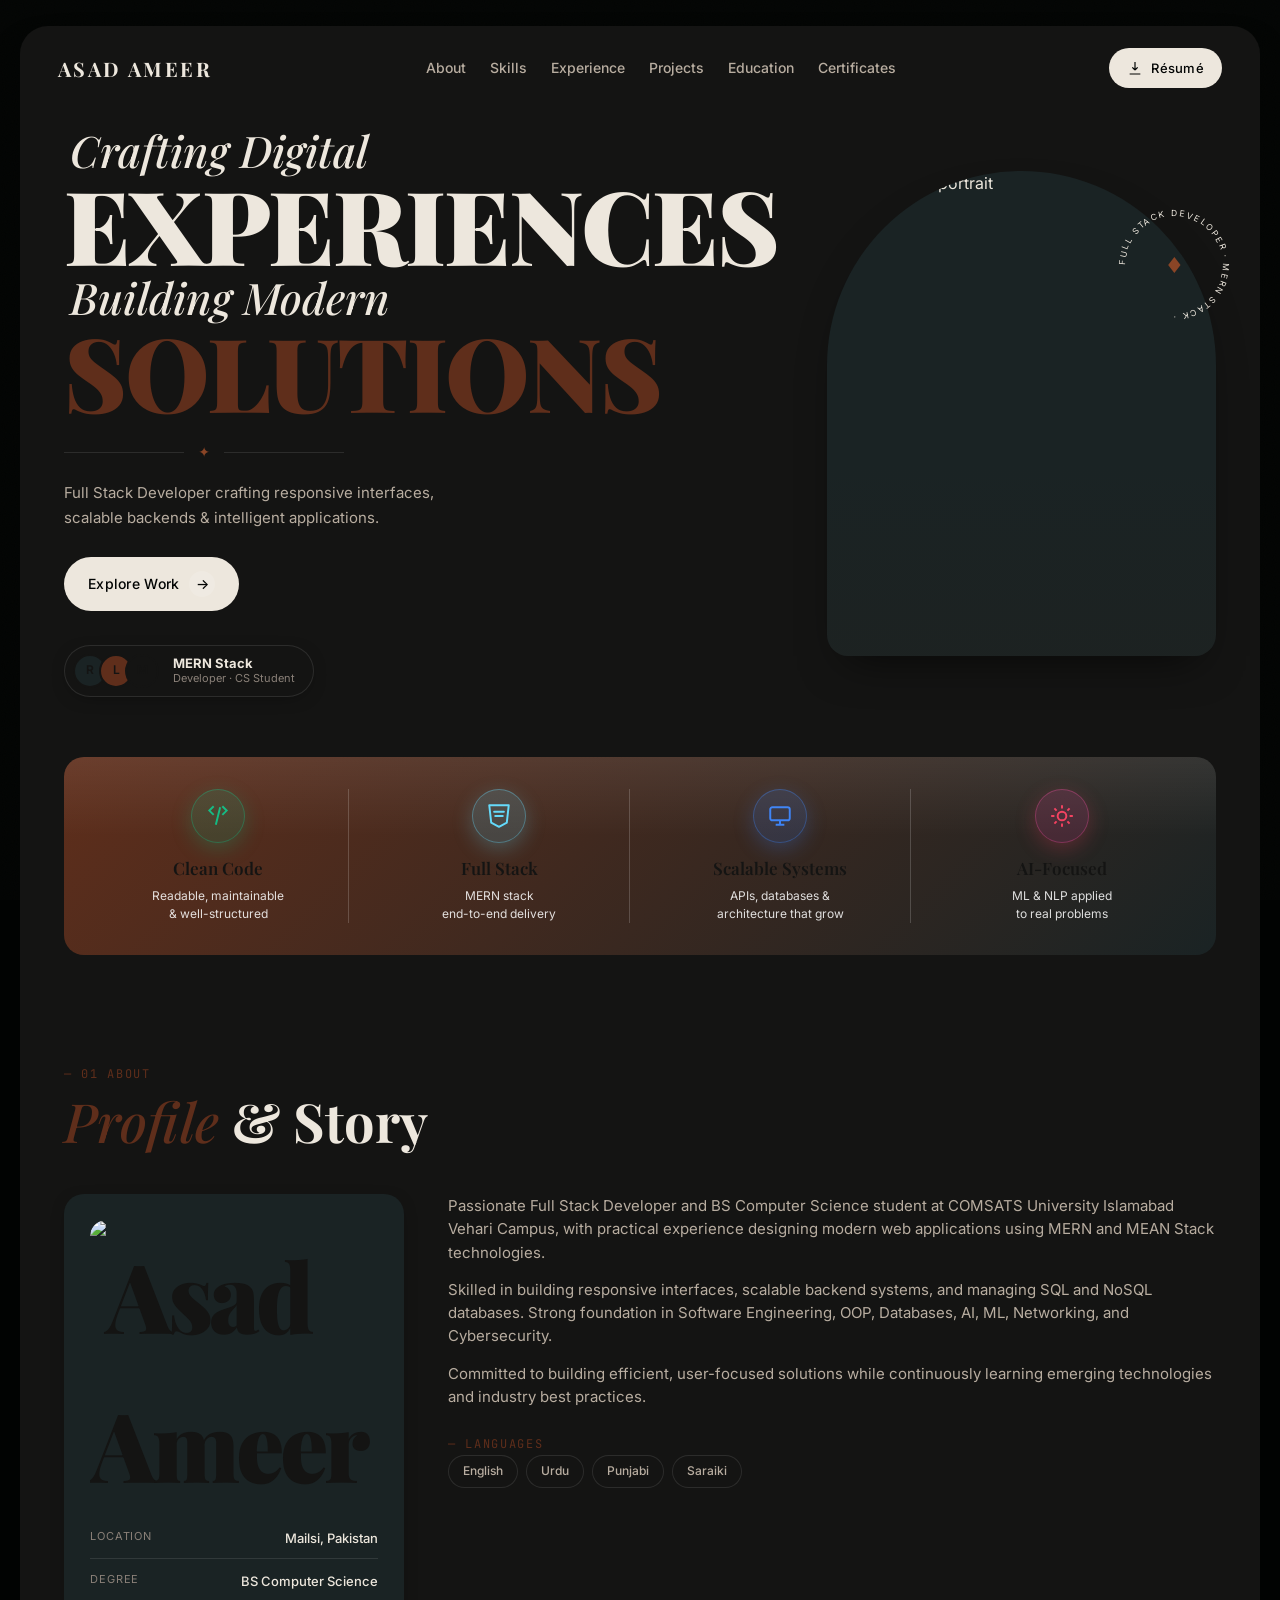
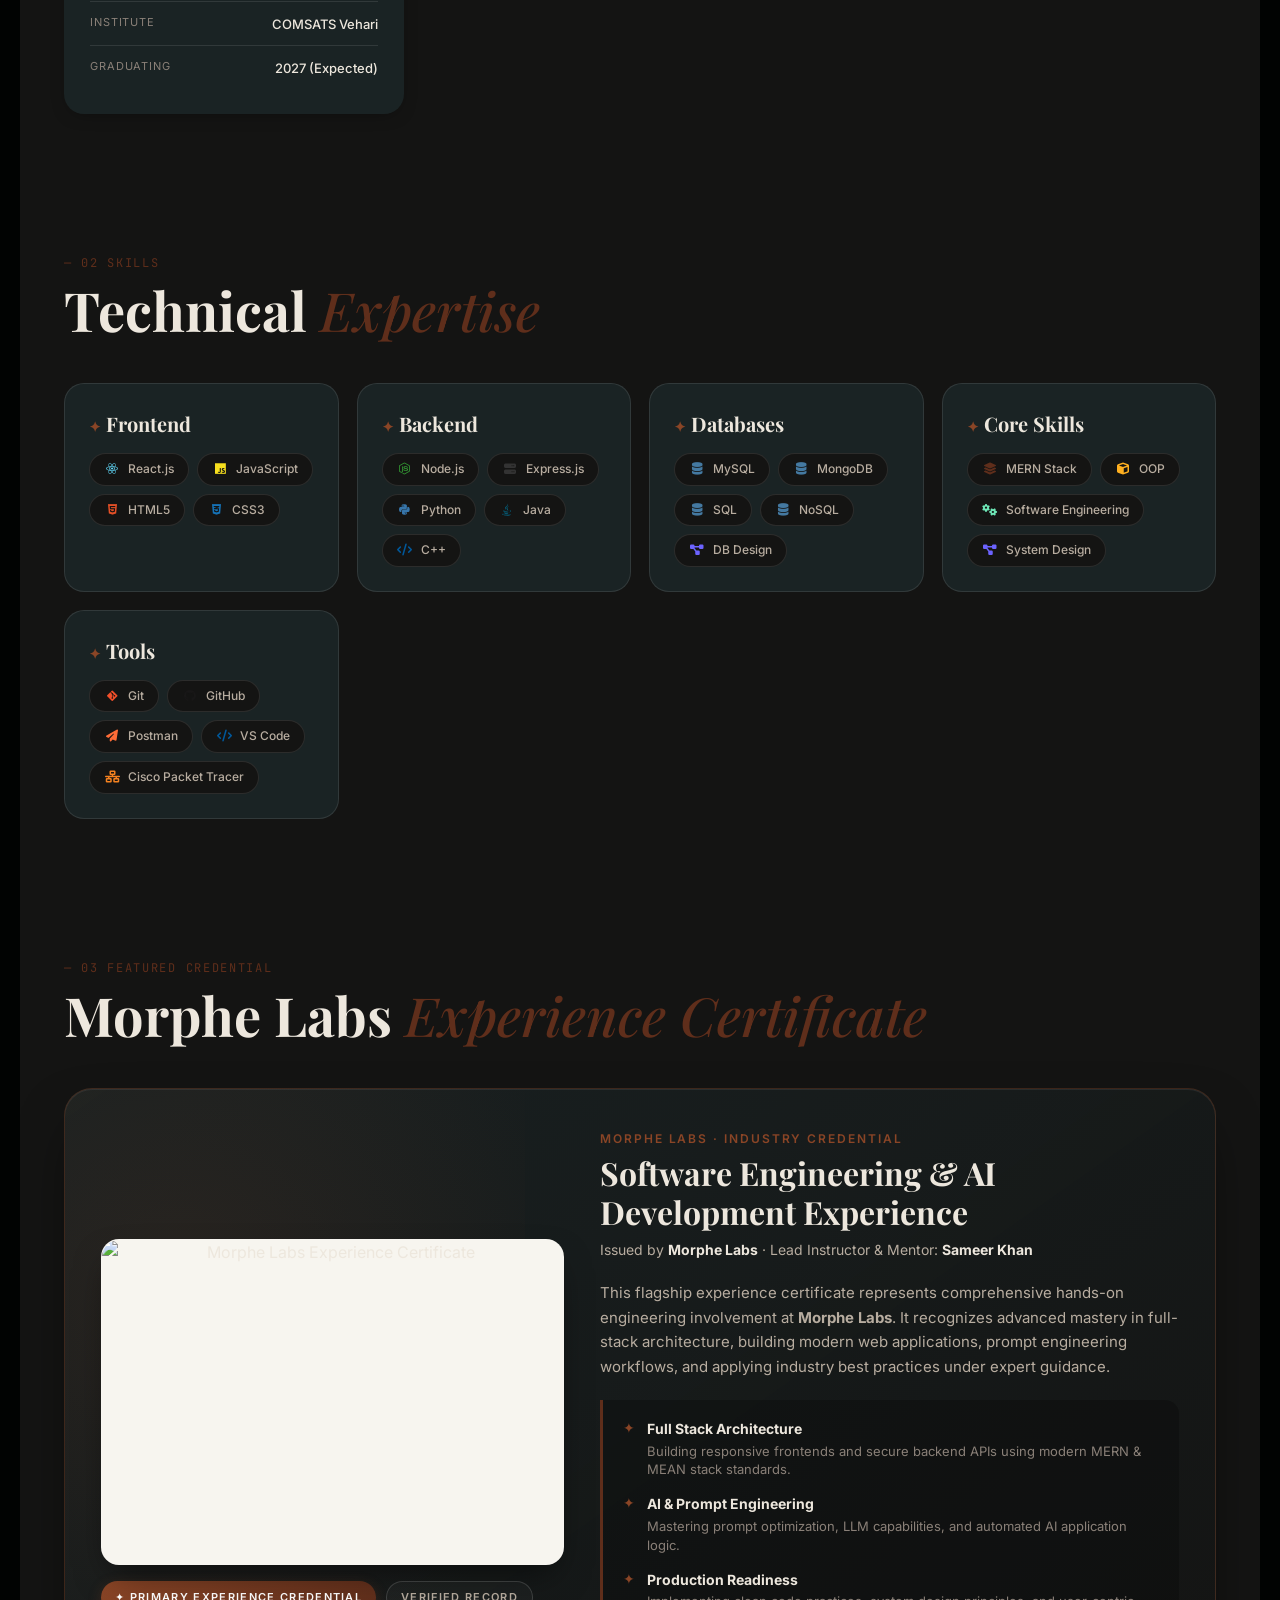
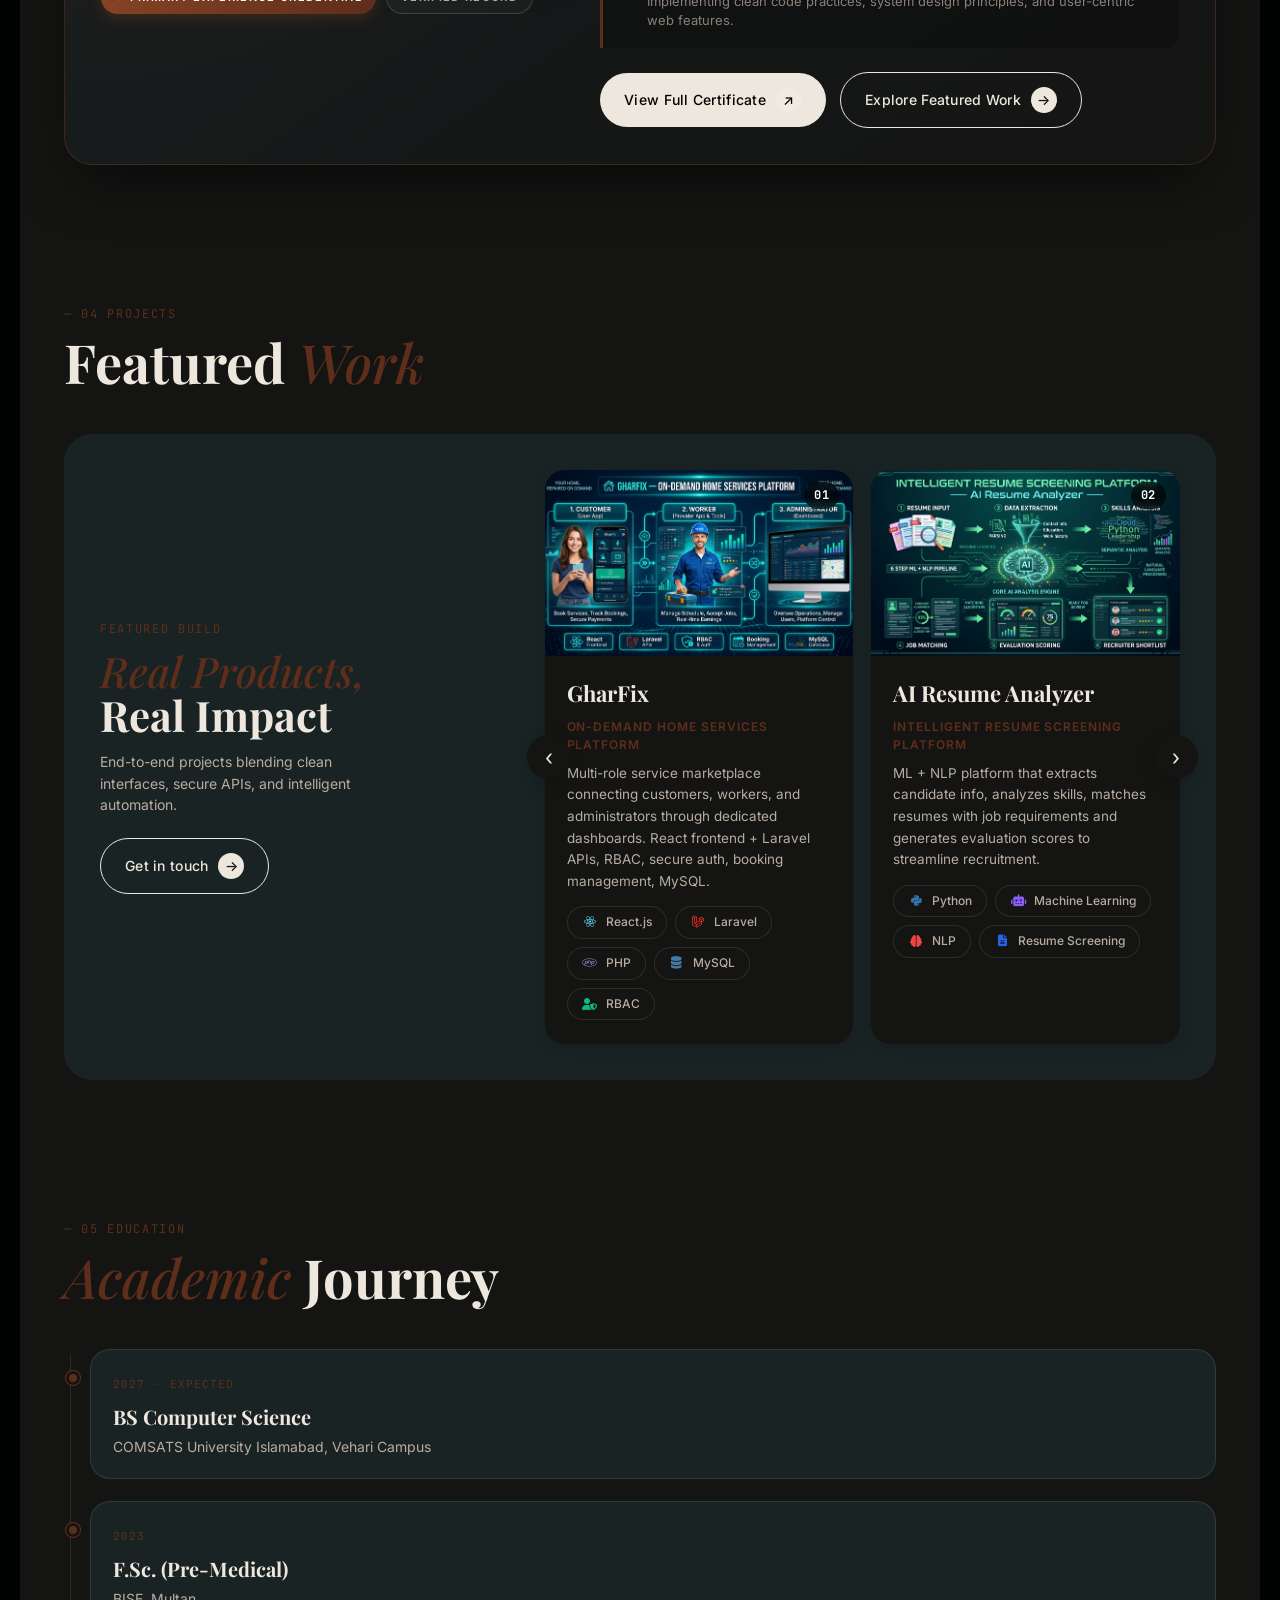
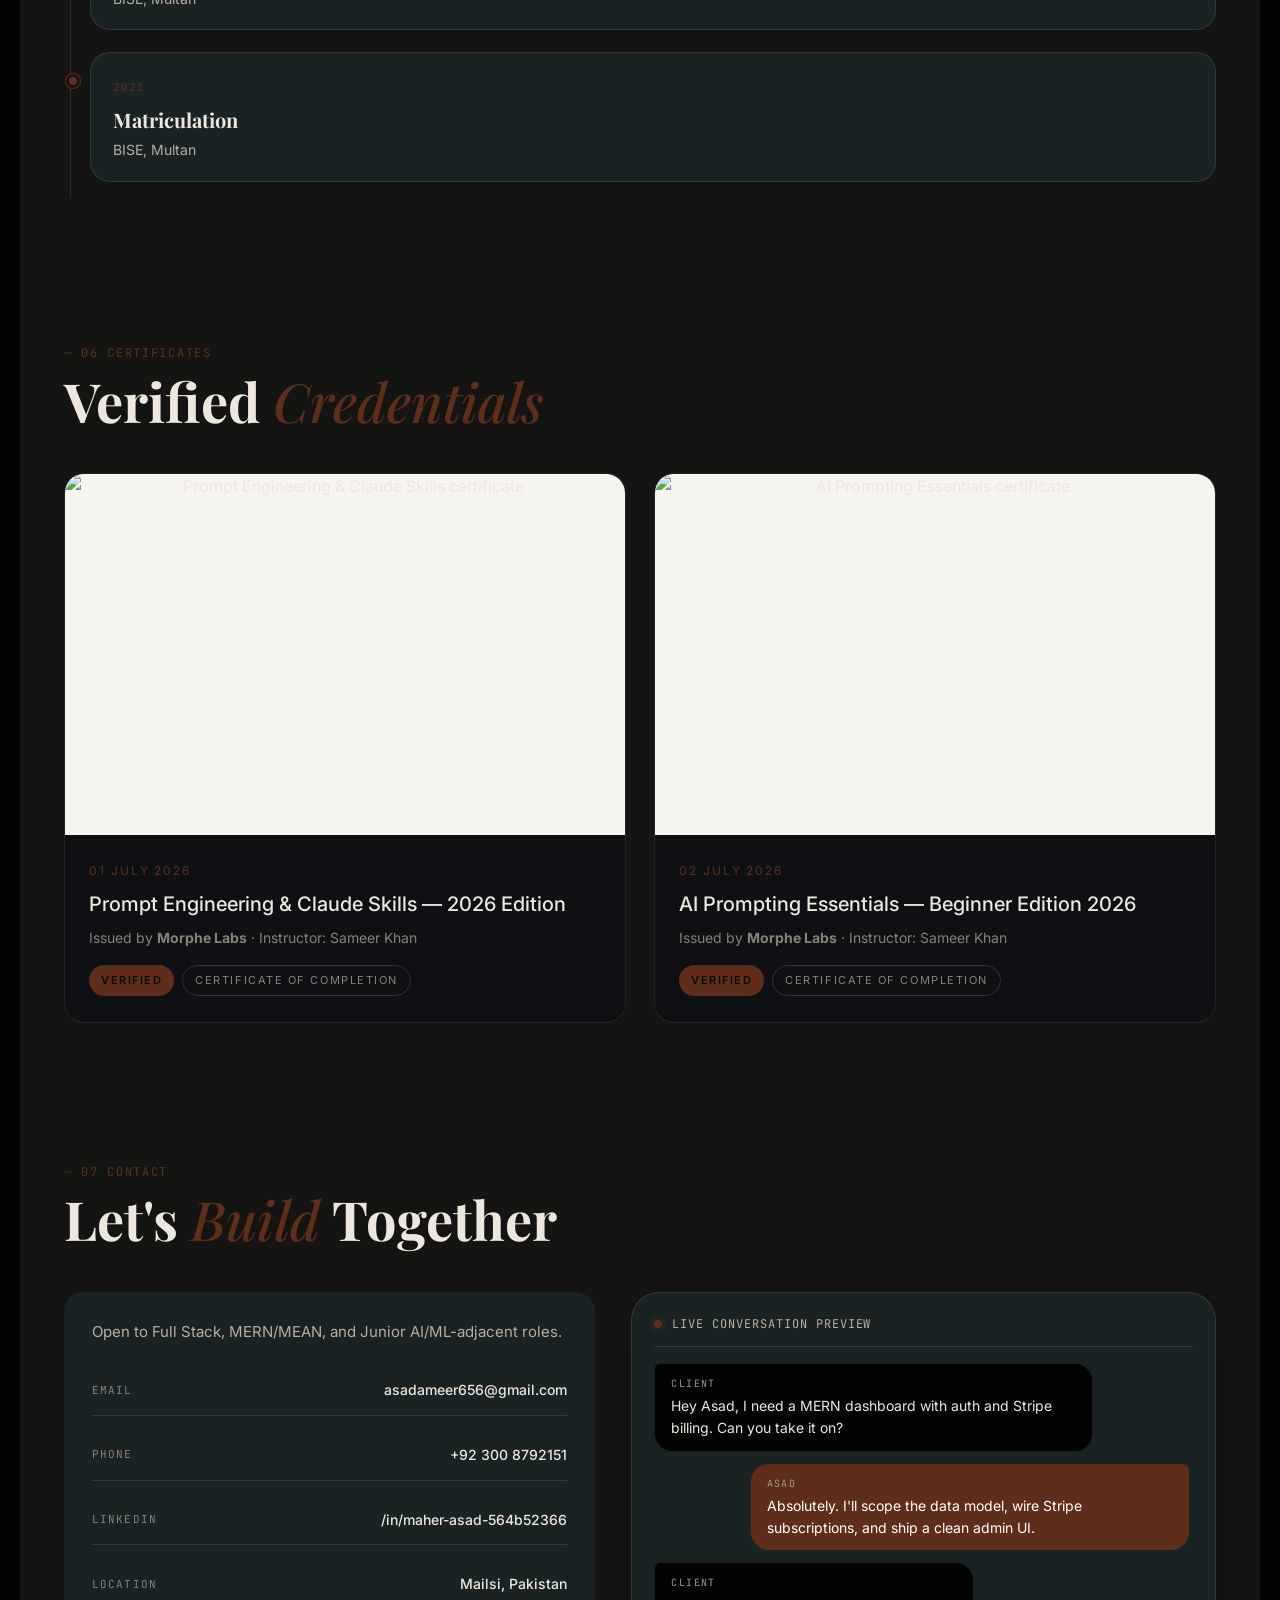
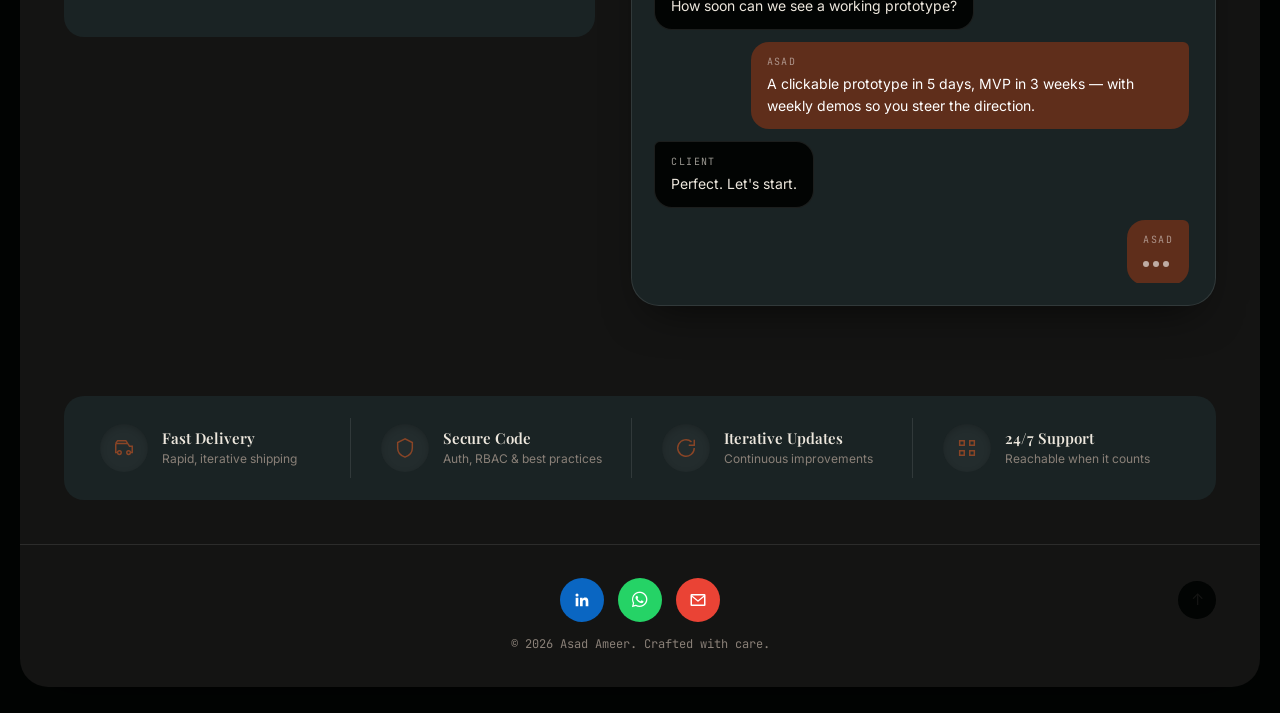
==== commit e768062d: "Updated" ====
--- a/Portfolio/index.html
+++ b/Portfolio/index.html
@@ -85,7 +85,7 @@
             <span class="avatar avatar--3">M</span>
           </div>
           <div class="hero__trust-text">
-            <strong>MERN &amp; MEAN Stack</strong>
+            <strong>MERN Stack</strong>
             <span>Developer · CS Student</span>
           </div>
         </div>
@@ -101,7 +101,7 @@
               <path id="circlePath" d="M100,100 m-75,0 a75,75 0 1,1 150,0 a75,75 0 1,1 -150,0" />
             </defs>
             <text font-family="Inter, sans-serif" font-size="13" letter-spacing="3" fill="currentColor">
-              <textPath href="#circlePath">FULL STACK DEVELOPER · MERN &amp; MEAN · </textPath>
+              <textPath href="#circlePath">FULL STACK DEVELOPER · MERN STACK · </textPath>
             </text>
           </svg>
           <span class="hero__badge-star">♦</span>
@@ -112,8 +112,8 @@
     <!-- FEATURE STRIP -->
     <section class="features">
       <div class="feature">
-        <div class="feature__icon">
-          <svg viewBox="0 0 24 24" width="26" height="26" fill="none" stroke="currentColor" stroke-width="1.5">
+        <div class="feature__icon feature__icon--code">
+          <svg viewBox="0 0 24 24" width="26" height="26" fill="none" stroke="currentColor" stroke-width="1.8">
             <path d="M8 3 4 7l4 4M16 3l4 4-4 4M14 4l-4 16" />
           </svg>
         </div>
@@ -121,8 +121,8 @@
         <p>Readable, maintainable<br>&amp; well-structured</p>
       </div>
       <div class="feature">
-        <div class="feature__icon">
-          <svg viewBox="0 0 24 24" width="26" height="26" fill="none" stroke="currentColor" stroke-width="1.4"
+        <div class="feature__icon feature__icon--stack">
+          <svg viewBox="0 0 24 24" width="26" height="26" fill="none" stroke="currentColor" stroke-width="1.8"
             stroke-linejoin="round" aria-hidden="true">
             <path d="M3 2l1.8 16.2L12 22l7.2-3.8L21 2H3z" />
             <path d="M7.5 8h9" stroke-linecap="round" />
@@ -130,11 +130,11 @@
           </svg>
         </div>
         <h4>Full Stack</h4>
-        <p>MERN &amp; MEAN stack<br>end-to-end delivery</p>
+        <p>MERN stack<br>end-to-end delivery</p>
       </div>
       <div class="feature">
-        <div class="feature__icon">
-          <svg viewBox="0 0 24 24" width="26" height="26" fill="none" stroke="currentColor" stroke-width="1.5">
+        <div class="feature__icon feature__icon--system">
+          <svg viewBox="0 0 24 24" width="26" height="26" fill="none" stroke="currentColor" stroke-width="1.8">
             <rect x="3" y="4" width="18" height="12" rx="2" />
             <path d="M8 20h8M12 16v4" />
           </svg>
@@ -143,8 +143,8 @@
         <p>APIs, databases &amp;<br>architecture that grow</p>
       </div>
       <div class="feature">
-        <div class="feature__icon">
-          <svg viewBox="0 0 24 24" width="26" height="26" fill="none" stroke="currentColor" stroke-width="1.5">
+        <div class="feature__icon feature__icon--ai">
+          <svg viewBox="0 0 24 24" width="26" height="26" fill="none" stroke="currentColor" stroke-width="1.8">
             <circle cx="12" cy="12" r="4" />
             <path d="M12 2v3M12 19v3M2 12h3M19 12h3M5 5l2 2M17 17l2 2M5 19l2-2M17 7l2-2" />
           </svg>
@@ -404,7 +404,8 @@
 
               <article class="project-card" data-reveal>
                 <div class="project-card__thumb">
-                  <img src="assets/resume-analyzer-thumb.jpg" alt="AI Resume Analyzer — Intelligent Resume Screening Platform" loading="lazy" />
+                  <img src="assets/resume-analyzer-thumb.jpg"
+                    alt="AI Resume Analyzer — Intelligent Resume Screening Platform" loading="lazy" />
                   <span class="project-card__index">02</span>
                 </div>
                 <div class="project-card__body">
--- a/Portfolio/style.css
+++ b/Portfolio/style.css
@@ -269,12 +269,37 @@
 }
 .feature:last-child{border-right:none}
 .feature__icon{
-  width:52px;height:52px;margin:0 auto 12px;
+  width:54px;height:54px;margin:0 auto 12px;
   display:grid;place-items:center;
-  background:rgba(255,255,255,0.04);
   border-radius:50%;
-  color:var(--accent-2);
-  box-shadow:inset 0 2px 6px rgba(0,0,0,0.18);
+  transition:transform .3s cubic-bezier(.2,.7,.2,1), box-shadow .3s ease;
+}
+.feature:hover .feature__icon{
+  transform:translateY(-3px) scale(1.08);
+}
+.feature__icon--code{
+  background:rgba(16, 185, 129, 0.16);
+  color:#10B981;
+  border:1px solid rgba(16, 185, 129, 0.35);
+  box-shadow:0 6px 20px rgba(16, 185, 129, 0.25);
+}
+.feature__icon--stack{
+  background:rgba(97, 218, 251, 0.16);
+  color:#61DAFB;
+  border:1px solid rgba(97, 218, 251, 0.35);
+  box-shadow:0 6px 20px rgba(97, 218, 251, 0.25);
+}
+.feature__icon--system{
+  background:rgba(59, 130, 246, 0.16);
+  color:#3B82F6;
+  border:1px solid rgba(59, 130, 246, 0.35);
+  box-shadow:0 6px 20px rgba(59, 130, 246, 0.25);
+}
+.feature__icon--ai{
+  background:rgba(236, 72, 153, 0.16);
+  color:#F43F5E;
+  border:1px solid rgba(236, 72, 153, 0.35);
+  box-shadow:0 6px 20px rgba(244, 63, 94, 0.25);
 }
 .feature h4{
   font-family:var(--f-display);font-weight:600;font-size:17px;margin-bottom:6px;
